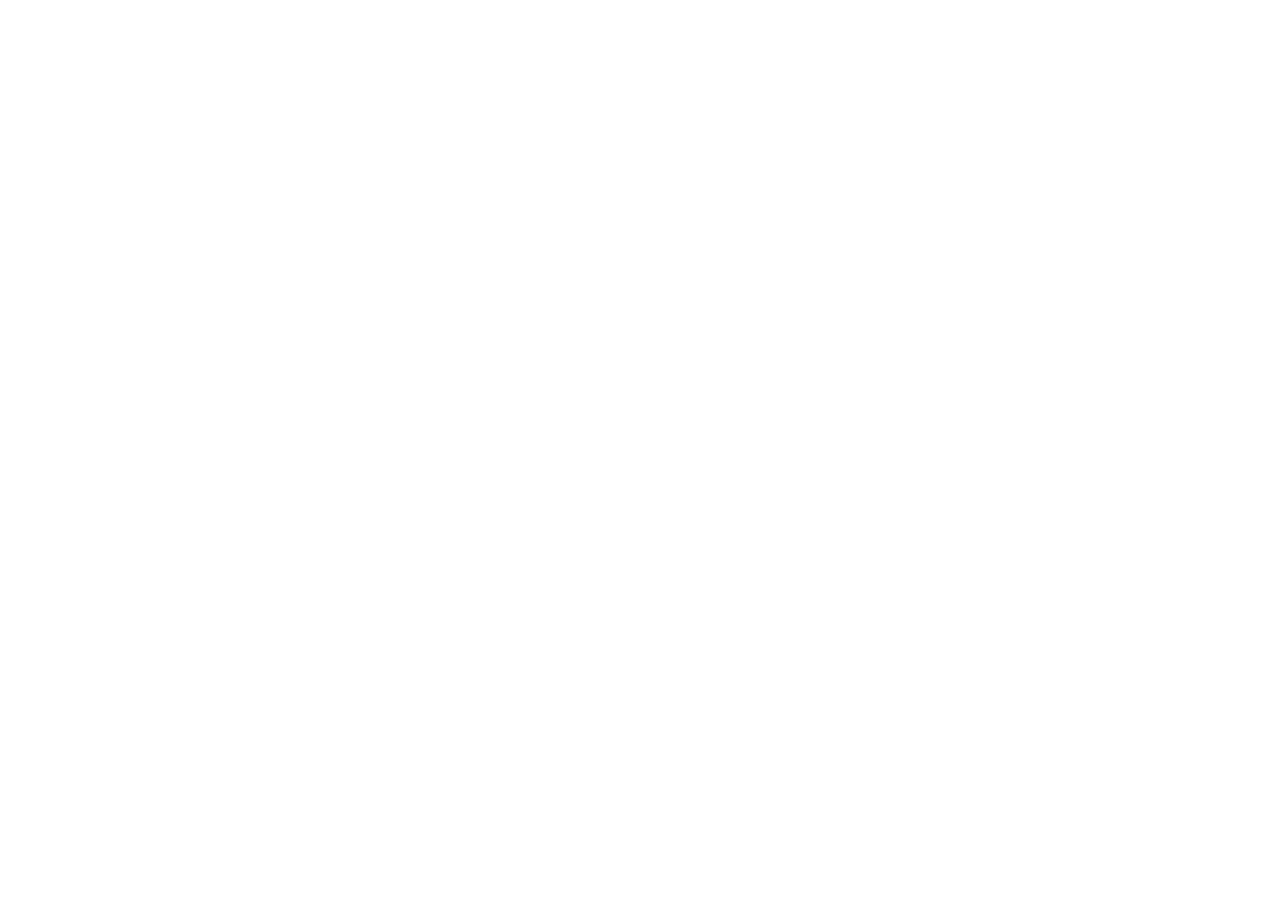
==== index.html @ c02dae54 "feat: initialize project for digital surprise Set up React, TypeScript, and Tailwind CSS structure f" ====
<!doctype html>
<html lang="en">
  <head>
    <meta charset="UTF-8" />
    <meta name="viewport" content="width=device-width, initial-scale=1.0, maximum-scale=1.0, user-scalable=no" />
    <title>Something I Made For Disha 👀</title>
    <meta name="description" content="A secret digital surprise created especially for Disha Verma. Completely unnecessary, but 100% worth it." />
    <meta property="og:title" content="Something I Made For Disha 👀" />
    <meta property="og:description" content="A secret digital surprise created especially for Disha Verma. Completely unnecessary, but 100% worth it." />
    <meta property="og:type" content="website" />
    <meta name="twitter:card" content="summary_large_image" />
    <meta name="theme-color" content="#0f172a" />
    <link rel="icon" href="data:image/svg+xml,<svg xmlns=%22http://www.w3.org/2000/svg%22 viewBox=%220 0 100 100%22><text y=%22.9em%22 font-size=%2290%22>🎁</text></svg>" />
    <link rel="preconnect" href="https://fonts.googleapis.com">
    <link rel="preconnect" href="https://fonts.gstatic.com" crossorigin>
    <link href="https://fonts.googleapis.com/css2?family=Outfit:wght@300;400;500;600;700;800;900&family=Plus+Jakarta+Sans:wght@400;500;600;700&display=swap" rel="stylesheet">
  </head>
  <body class="bg-slate-950 text-slate-100 antialiased selection:bg-amber-400 selection:text-slate-950 overflow-x-hidden min-h-screen">
    <div id="root"></div>
    <script type="module" src="/src/main.tsx"></script>
  </body>
</html>
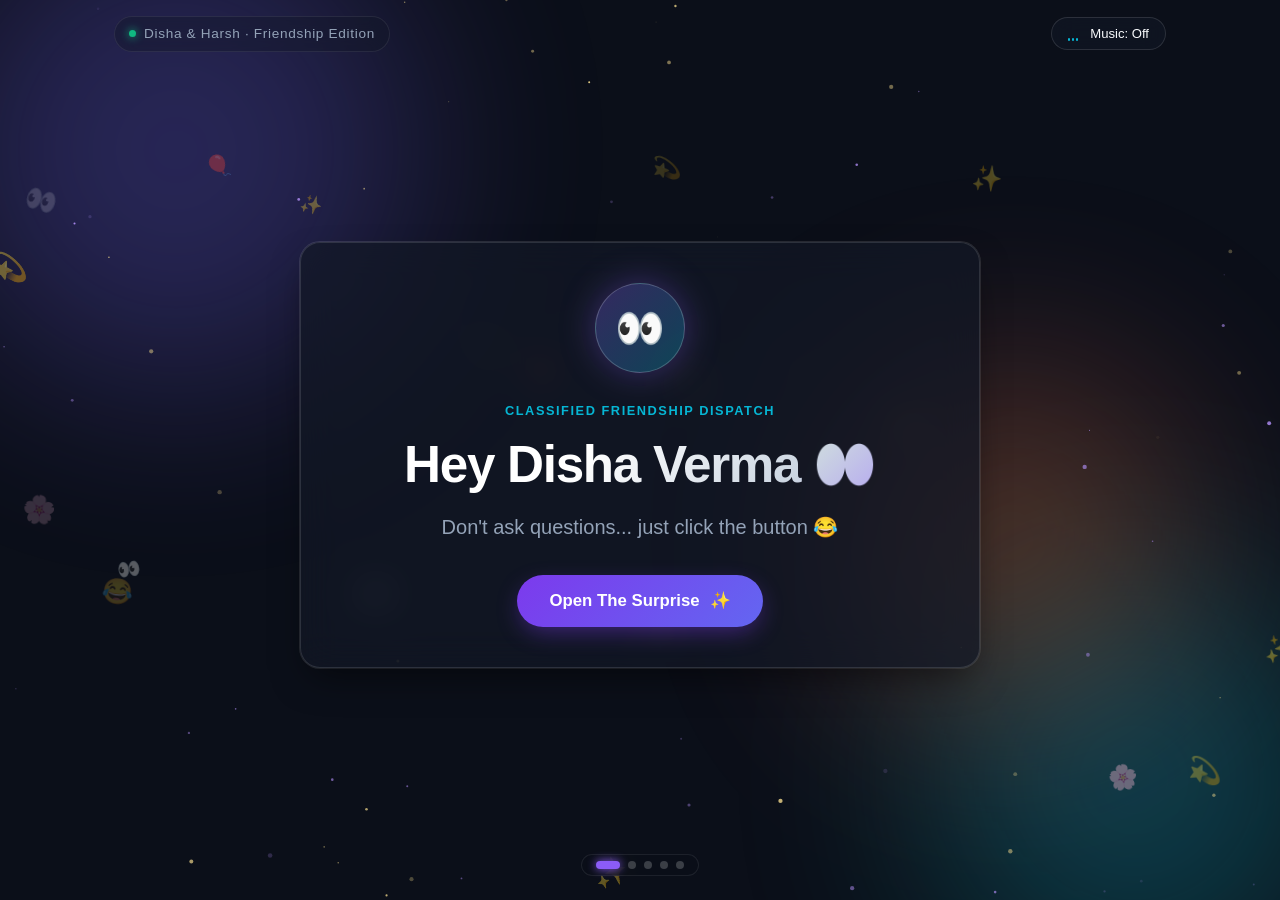
==== commit 05f867c2: "feat: complete Disha friendship surprise website" ====
--- a/index.html
+++ b/index.html
@@ -2,22 +2,296 @@
 <html lang="en">
   <head>
     <meta charset="UTF-8" />
-    <meta name="viewport" content="width=device-width, initial-scale=1.0, maximum-scale=1.0, user-scalable=no" />
-    <title>Something I Made For Disha 👀</title>
-    <meta name="description" content="A secret digital surprise created especially for Disha Verma. Completely unnecessary, but 100% worth it." />
-    <meta property="og:title" content="Something I Made For Disha 👀" />
-    <meta property="og:description" content="A secret digital surprise created especially for Disha Verma. Completely unnecessary, but 100% worth it." />
+    <meta name="viewport" content="width=device-width, initial-scale=1.0" />
+    <title>BestFriends - Disha Verma Surprise</title>
+    <meta name="description" content="A fun, friendly, and wholesome surprise website for Disha Verma." />
+    <meta property="og:title" content="BestFriends - Disha Verma Surprise" />
+    <meta property="og:description" content="A fun, friendly, and wholesome surprise website for Disha Verma." />
     <meta property="og:type" content="website" />
     <meta name="twitter:card" content="summary_large_image" />
-    <meta name="theme-color" content="#0f172a" />
-    <link rel="icon" href="data:image/svg+xml,<svg xmlns=%22http://www.w3.org/2000/svg%22 viewBox=%220 0 100 100%22><text y=%22.9em%22 font-size=%2290%22>🎁</text></svg>" />
-    <link rel="preconnect" href="https://fonts.googleapis.com">
-    <link rel="preconnect" href="https://fonts.gstatic.com" crossorigin>
-    <link href="https://fonts.googleapis.com/css2?family=Outfit:wght@300;400;500;600;700;800;900&family=Plus+Jakarta+Sans:wght@400;500;600;700&display=swap" rel="stylesheet">
+
+    <!-- Pure Relative Path to Stylesheet (Zero absolute slashes) -->
+    <link rel="stylesheet" href="./style.css" />
   </head>
-  <body class="bg-slate-950 text-slate-100 antialiased selection:bg-amber-400 selection:text-slate-950 overflow-x-hidden min-h-screen">
-    <div id="root"></div>
-    <script type="module" src="/src/main.tsx"></script>
+  <body>
+    <!-- Ambient Aurora Gradient Blurs -->
+    <div class="aurora-layer" aria-hidden="true">
+      <div class="aurora-blob aurora-1"></div>
+      <div class="aurora-blob aurora-2"></div>
+      <div class="aurora-blob aurora-3"></div>
+    </div>
+
+    <!-- Background Canvas for Interactive Floating Stars & Particles -->
+    <canvas id="bg-canvas" aria-hidden="true"></canvas>
+
+    <!-- Confetti Explosion Canvas -->
+    <canvas id="confetti-canvas" aria-hidden="true"></canvas>
+
+    <!-- Background Audio Element (Relative path to ./music.mp3, never autoplays) -->
+    <audio id="bg-music" preload="none" src="./music.mp3"></audio>
+
+    <!-- Header Navigation & Ambient Music Toggle -->
+    <header class="app-header">
+      <div class="brand-tag">
+        <span class="brand-dot"></span>
+        <span>Disha &amp; Harsh · Friendship Edition</span>
+      </div>
+
+      <button id="music-toggle" class="music-toggle" type="button" title="Toggle Chill Background Music">
+        <div class="music-bars" aria-hidden="true">
+          <span class="music-bar"></span>
+          <span class="music-bar"></span>
+          <span class="music-bar"></span>
+        </div>
+        <span id="music-label">Music: Off</span>
+      </button>
+    </header>
+
+    <!-- Bottom Progress Dots -->
+    <nav class="step-tracker" aria-label="Surprise progress">
+      <span class="step-pip active" title="Step 1"></span>
+      <span class="step-pip" title="Step 2"></span>
+      <span class="step-pip" title="Step 3"></span>
+      <span class="step-pip" title="Step 4"></span>
+      <span class="step-pip" title="Step 5"></span>
+    </nav>
+
+    <!-- Main Screens Container -->
+    <main class="main-wrapper">
+      <!-- ==========================================
+           SCREEN 1: MYSTERY INTRO
+           ========================================== -->
+      <section id="screen-1" class="screen active" aria-labelledby="screen-1-heading">
+        <div class="glass-panel">
+          <div class="mystery-orb" aria-hidden="true">👀</div>
+          <span class="hero-tag">Classified Friendship Dispatch</span>
+          <h1 id="screen-1-heading" class="main-title">Hey Disha Verma 👀</h1>
+          <p class="sub-title">Don't ask questions... just click the button 😂</p>
+
+          <div>
+            <button id="btn-screen-1-next" class="btn-primary" type="button">
+              <span>Open The Surprise</span>
+              <span>✨</span>
+            </button>
+          </div>
+        </div>
+      </section>
+
+      <!-- ==========================================
+           SCREEN 2: FUNNY WARNING NOTICE
+           ========================================== -->
+      <section id="screen-2" class="screen" aria-labelledby="screen-2-heading">
+        <div class="glass-panel">
+          <span class="hero-tag">Legal Disclaimer · Zero Refunds</span>
+          <h2 id="screen-2-heading" class="main-title">⚠️ IMPORTANT NOTICE ⚠️</h2>
+
+          <div class="notice-card">
+            <div class="notice-line">
+              You have entered a highly unnecessary website.
+            </div>
+            <div class="notice-line">
+              Was it necessary to make this?
+            </div>
+            <div class="notice-line accent">
+              No.
+            </div>
+            <div class="notice-line">
+              Did I make it anyway?
+            </div>
+            <div class="notice-line accent">
+              Absolutely. 😂
+            </div>
+            <div class="notice-line punchline">
+              Because you're my friend.
+            </div>
+          </div>
+
+          <div>
+            <button id="btn-screen-2-next" class="btn-primary" type="button">
+              <span>Okay... Continue</span>
+              <span>👀</span>
+            </button>
+          </div>
+        </div>
+      </section>
+
+      <!-- ==========================================
+           SCREEN 3: FRIENDSHIP CARDS
+           ========================================== -->
+      <section id="screen-3" class="screen" aria-labelledby="screen-3-heading">
+        <div class="glass-panel">
+          <span class="hero-tag">Exhibit A through D</span>
+          <h2 id="screen-3-heading" class="main-title">Friendship Files 📁</h2>
+          <p class="sub-title">Tap on each card to unlock the verified friendship archives</p>
+
+          <div class="cards-grid">
+            <!-- Card 1 -->
+            <article class="f-card" data-card="1" tabindex="0" role="button" aria-expanded="false">
+              <div class="f-card-header">
+                <h3 class="f-card-title">Random Conversations 😂</h3>
+                <span class="f-card-indicator">Tap to read</span>
+              </div>
+              <p class="f-card-body">
+                Some conversations make absolutely no sense... and somehow those are the funniest ones.
+              </p>
+            </article>
+
+            <!-- Card 2 -->
+            <article class="f-card" data-card="2" tabindex="0" role="button" aria-expanded="false">
+              <div class="f-card-header">
+                <h3 class="f-card-title">Good Friend Energy ✨</h3>
+                <span class="f-card-indicator">Tap to read</span>
+              </div>
+              <p class="f-card-body">
+                Some people make normal days a little more fun. You're one of those people.
+              </p>
+            </article>
+
+            <!-- Card 3 -->
+            <article class="f-card" data-card="3" tabindex="0" role="button" aria-expanded="false">
+              <div class="f-card-header">
+                <h3 class="f-card-title">Certified Chaos 😂</h3>
+                <span class="f-card-indicator">Tap to read</span>
+              </div>
+              <p class="f-card-body">
+                Every friendship needs at least one person responsible for unnecessary chaos.
+              </p>
+            </article>
+
+            <!-- Card 4 -->
+            <article class="f-card" data-card="4" tabindex="0" role="button" aria-expanded="false">
+              <div class="f-card-header">
+                <h3 class="f-card-title">Secret Message 🔐</h3>
+                <span class="f-card-indicator">Tap to read</span>
+              </div>
+              <p class="f-card-body">
+                Okay, this website is getting unnecessarily wholesome now.
+              </p>
+            </article>
+          </div>
+
+          <p id="cards-counter-text" class="cards-counter">Cards Explored: 0 / 4</p>
+
+          <div>
+            <button id="btn-to-quiz" class="btn-secondary" type="button">
+              <span>Next: Friendship Quiz</span>
+              <span>📝</span>
+            </button>
+          </div>
+        </div>
+      </section>
+
+      <!-- ==========================================
+           SCREEN 4: MINI FRIENDSHIP QUIZ
+           ========================================== -->
+      <section id="screen-4" class="screen" aria-labelledby="screen-4-heading">
+        <div class="glass-panel">
+          <div id="quiz-active-section" class="quiz-box">
+            <span class="hero-tag">A Highly Scientific Assessment</span>
+            <p id="quiz-progress" class="quiz-progress-text">QUESTION 1 OF 3</p>
+            <h2 id="quiz-question" class="quiz-question-title">
+              Loading question...
+            </h2>
+
+            <div id="quiz-options" class="quiz-options">
+              <!-- Rendered dynamically by script.js -->
+            </div>
+
+            <p id="quiz-reaction" class="quiz-reaction-badge" aria-live="polite"></p>
+          </div>
+
+          <!-- Quiz Conclusion Card (Hidden until finished) -->
+          <div id="quiz-result-section" class="quiz-result-card">
+            <div class="quiz-trophy" aria-hidden="true">🏆</div>
+            <p class="conclusion-label">Scientific Conclusion:</p>
+            <h2 class="conclusion-text">You're officially a certified awesome friend. 🏆😂</h2>
+            <div>
+              <button id="btn-to-gift" class="btn-primary" type="button">
+                <span>Proceed To The Grand Finale</span>
+                <span>🎁</span>
+              </button>
+            </div>
+          </div>
+        </div>
+      </section>
+
+      <!-- ==========================================
+           SCREEN 5: GIFT REVEAL & FINAL MESSAGE
+           ========================================== -->
+      <section id="screen-5" class="screen" aria-labelledby="screen-5-heading">
+        <div class="glass-panel">
+          <!-- Step 5A: Closed Gift -->
+          <div id="gift-intro-section">
+            <span class="hero-tag">The Final Chapter</span>
+            <h2 id="screen-5-heading" class="main-title">Okay Disha...</h2>
+            <p class="sub-title">There's actually one more thing.</p>
+
+            <!-- 3D Gift Box -->
+            <div class="gift-stage">
+              <div id="gift-box" class="gift-box" role="button" tabindex="0" title="Click to open the gift!">
+                <div class="gift-lid">
+                  <div class="gift-bow"></div>
+                </div>
+                <div class="gift-body">
+                  <div class="ribbon-v"></div>
+                  <div class="ribbon-h"></div>
+                </div>
+              </div>
+            </div>
+
+            <div>
+              <button id="btn-open-gift" class="btn-primary" type="button">
+                <span>Open It</span>
+                <span>🎁</span>
+              </button>
+            </div>
+          </div>
+
+          <!-- Step 5B: Opened Gift & Heartfelt Wholesome Letter -->
+          <article id="final-letter-section" class="final-letter" aria-label="Friendship Letter">
+            <h3 class="letter-salutation">
+              <span>Disha Verma</span>
+              <span>🌸</span>
+            </h3>
+
+            <div class="letter-content">
+This whole website was completely unnecessary...
+
+but I made it anyway. 😂
+
+Just wanted to remind you that you're genuinely a great friend.
+
+Thanks for the random conversations,
+the laughs,
+the chaos,
+and all the little moments that make friendship fun.
+
+I hope this tiny surprise made you smile. ✨
+
+Stay happy.
+Stay awesome.
+And keep being you. 😎
+            </div>
+
+            <p class="letter-closing">— Your Friend</p>
+
+            <div class="accomplished-banner">
+              <p class="accomplished-title">MISSION ACCOMPLISHED! 🎉</p>
+              <p class="accomplished-sub">Now you can't say I never did anything for you. 😂</p>
+            </div>
+
+            <div style="text-align: center; margin-top: 24px;">
+              <button id="btn-replay" class="btn-secondary" type="button">
+                <span>Replay Surprise</span>
+                <span>🔄</span>
+              </button>
+            </div>
+          </article>
+        </div>
+      </section>
+    </main>
+
+    <!-- Pure Relative Path to JavaScript File (Zero absolute slashes) -->
+    <script src="./script.js"></script>
   </body>
 </html>
-
--- a/style.css
+++ b/style.css
@@ -0,0 +1,866 @@
+/* ==========================================================================
+   Disha Verma Friendship Surprise Website - Stylesheet
+   Crafted with pure modern CSS, glassmorphism, responsive mobile & desktop
+   ========================================================================== */
+
+:root {
+  --bg-deep: #0b0f19;
+  --bg-card: rgba(18, 24, 38, 0.72);
+  --bg-card-hover: rgba(28, 36, 56, 0.85);
+  --border-glass: rgba(255, 255, 255, 0.12);
+  --border-glow: rgba(139, 92, 246, 0.45);
+  --accent-purple: #8b5cf6;
+  --accent-amber: #f59e0b;
+  --accent-cyan: #06b6d4;
+  --accent-emerald: #10b981;
+  --accent-rose: #f43f5e;
+  --text-main: #f8fafc;
+  --text-muted: #94a3b8;
+  --text-dim: #64748b;
+  --radius-sm: 8px;
+  --radius-md: 14px;
+  --radius-lg: 20px;
+  --radius-full: 9999px;
+  --shadow-glow: 0 0 25px rgba(139, 92, 246, 0.25);
+  --shadow-glass: 0 16px 36px -10px rgba(0, 0, 0, 0.55), 0 0 0 1px var(--border-glass);
+  --font-family: -apple-system, BlinkMacSystemFont, "Segoe UI", Roboto, "Helvetica Neue", Arial, sans-serif;
+  --transition-smooth: all 0.35s cubic-bezier(0.16, 1, 0.3, 1);
+}
+
+*, *::before, *::after {
+  box-sizing: border-box;
+  margin: 0;
+  padding: 0;
+}
+
+html, body {
+  width: 100%;
+  height: 100%;
+  min-height: 100vh;
+  background-color: var(--bg-deep);
+  color: var(--text-main);
+  font-family: var(--font-family);
+  line-height: 1.6;
+  overflow-x: hidden;
+  -webkit-font-smoothing: antialiased;
+  -moz-osx-font-smoothing: grayscale;
+}
+
+/* Background Canvas Layer */
+#bg-canvas, #confetti-canvas {
+  position: fixed;
+  top: 0;
+  left: 0;
+  width: 100%;
+  height: 100%;
+  pointer-events: none;
+}
+
+#bg-canvas {
+  z-index: 1;
+}
+
+#confetti-canvas {
+  z-index: 999;
+}
+
+/* Background Ambient Aurora Blurs */
+.aurora-layer {
+  position: fixed;
+  inset: 0;
+  z-index: 0;
+  pointer-events: none;
+  overflow: hidden;
+}
+
+.aurora-blob {
+  position: absolute;
+  border-radius: 50%;
+  filter: blur(100px);
+  opacity: 0.28;
+  animation: floatOrb 18s ease-in-out infinite alternate;
+}
+
+.aurora-1 {
+  width: 480px;
+  height: 480px;
+  background: radial-gradient(circle, #6366f1, #8b5cf6);
+  top: -10%;
+  left: -5%;
+}
+
+.aurora-2 {
+  width: 420px;
+  height: 420px;
+  background: radial-gradient(circle, #0ea5e9, #10b981);
+  bottom: -10%;
+  right: -5%;
+  animation-delay: -5s;
+  animation-duration: 22s;
+}
+
+.aurora-3 {
+  width: 360px;
+  height: 360px;
+  background: radial-gradient(circle, #f59e0b, #ec4899);
+  top: 40%;
+  left: 65%;
+  animation-delay: -10s;
+  animation-duration: 16s;
+}
+
+@keyframes floatOrb {
+  0% { transform: translate(0, 0) scale(1); }
+  50% { transform: translate(40px, 30px) scale(1.12); }
+  100% { transform: translate(-30px, 50px) scale(0.95); }
+}
+
+/* App Header & Controls */
+.app-header {
+  position: fixed;
+  top: 0;
+  left: 0;
+  right: 0;
+  z-index: 50;
+  display: flex;
+  align-items: center;
+  justify-content: space-between;
+  padding: 16px 24px;
+  max-width: 1100px;
+  margin: 0 auto;
+  pointer-events: none;
+}
+
+.app-header > * {
+  pointer-events: auto;
+}
+
+.brand-tag {
+  font-size: 0.85rem;
+  letter-spacing: 0.05em;
+  color: var(--text-muted);
+  font-weight: 500;
+  display: flex;
+  align-items: center;
+  gap: 8px;
+  backdrop-filter: blur(10px);
+  background: rgba(18, 24, 38, 0.4);
+  padding: 6px 14px;
+  border-radius: var(--radius-full);
+  border: 1px solid rgba(255, 255, 255, 0.08);
+}
+
+.brand-dot {
+  width: 7px;
+  height: 7px;
+  border-radius: 50%;
+  background-color: var(--accent-emerald);
+  box-shadow: 0 0 8px var(--accent-emerald);
+}
+
+/* Music Control Button */
+.music-toggle {
+  display: flex;
+  align-items: center;
+  gap: 8px;
+  background: rgba(18, 24, 38, 0.65);
+  backdrop-filter: blur(12px);
+  border: 1px solid var(--border-glass);
+  color: var(--text-main);
+  padding: 8px 16px;
+  border-radius: var(--radius-full);
+  font-size: 0.82rem;
+  font-weight: 500;
+  cursor: pointer;
+  transition: var(--transition-smooth);
+}
+
+.music-toggle:hover {
+  background: var(--bg-card-hover);
+  border-color: var(--accent-purple);
+  box-shadow: 0 0 15px rgba(139, 92, 246, 0.25);
+  transform: translateY(-1px);
+}
+
+.music-bars {
+  display: flex;
+  align-items: flex-end;
+  gap: 2px;
+  height: 14px;
+  width: 14px;
+}
+
+.music-bar {
+  width: 2px;
+  background-color: var(--accent-cyan);
+  border-radius: 1px;
+  height: 3px;
+  transition: height 0.2s ease;
+}
+
+.music-toggle.playing .music-bar:nth-child(1) {
+  animation: barBounce 1s ease-in-out infinite;
+}
+.music-toggle.playing .music-bar:nth-child(2) {
+  animation: barBounce 1.2s ease-in-out infinite 0.2s;
+}
+.music-toggle.playing .music-bar:nth-child(3) {
+  animation: barBounce 0.8s ease-in-out infinite 0.4s;
+}
+
+@keyframes barBounce {
+  0%, 100% { height: 3px; }
+  50% { height: 14px; }
+}
+
+/* Progress Step Indicator */
+.step-tracker {
+  position: fixed;
+  bottom: 24px;
+  left: 50%;
+  transform: translateX(-50%);
+  z-index: 50;
+  display: flex;
+  align-items: center;
+  gap: 8px;
+  background: rgba(11, 15, 25, 0.7);
+  backdrop-filter: blur(12px);
+  padding: 6px 14px;
+  border-radius: var(--radius-full);
+  border: 1px solid rgba(255, 255, 255, 0.08);
+}
+
+.step-pip {
+  width: 8px;
+  height: 8px;
+  border-radius: 50%;
+  background: rgba(255, 255, 255, 0.2);
+  transition: var(--transition-smooth);
+}
+
+.step-pip.active {
+  width: 24px;
+  border-radius: 4px;
+  background: var(--accent-purple);
+  box-shadow: 0 0 10px var(--accent-purple);
+}
+
+.step-pip.completed {
+  background: var(--accent-emerald);
+}
+
+/* Main Container */
+.main-wrapper {
+  position: relative;
+  z-index: 10;
+  width: 100%;
+  min-height: 100vh;
+  display: flex;
+  align-items: center;
+  justify-content: center;
+  padding: 80px 20px 70px;
+}
+
+/* Screens - View Transition */
+.screen {
+  display: none;
+  flex-direction: column;
+  align-items: center;
+  justify-content: center;
+  width: 100%;
+  max-width: 680px;
+  text-align: center;
+  opacity: 0;
+  transform: translateY(16px) scale(0.98);
+  transition: opacity 0.45s cubic-bezier(0.16, 1, 0.3, 1), transform 0.45s cubic-bezier(0.16, 1, 0.3, 1);
+}
+
+.screen.active {
+  display: flex;
+  opacity: 1;
+  transform: translateY(0) scale(1);
+}
+
+/* Glass Card Container */
+.glass-panel {
+  background: var(--bg-card);
+  backdrop-filter: blur(18px);
+  -webkit-backdrop-filter: blur(18px);
+  border: 1px solid var(--border-glass);
+  border-radius: var(--radius-lg);
+  padding: 40px 32px;
+  box-shadow: var(--shadow-glass);
+  width: 100%;
+  position: relative;
+}
+
+@media (max-width: 600px) {
+  .glass-panel {
+    padding: 28px 20px;
+  }
+}
+
+/* Typography & Headlines */
+.hero-tag {
+  display: inline-block;
+  font-size: 0.8rem;
+  font-weight: 600;
+  text-transform: uppercase;
+  letter-spacing: 0.12em;
+  color: var(--accent-cyan);
+  margin-bottom: 14px;
+}
+
+.main-title {
+  font-size: clamp(2rem, 5.5vw, 3.2rem);
+  font-weight: 800;
+  letter-spacing: -0.025em;
+  line-height: 1.15;
+  margin-bottom: 16px;
+  background: linear-gradient(135deg, #ffffff 40%, #cbd5e1 75%, #a78bfa 100%);
+  -webkit-background-clip: text;
+  -webkit-text-fill-color: transparent;
+}
+
+.sub-title {
+  font-size: clamp(1rem, 2.5vw, 1.25rem);
+  color: var(--text-muted);
+  margin-bottom: 32px;
+  max-width: 500px;
+  margin-left: auto;
+  margin-right: auto;
+  text-wrap: balance;
+}
+
+/* Buttons */
+.btn-primary {
+  display: inline-flex;
+  align-items: center;
+  justify-content: center;
+  gap: 10px;
+  padding: 14px 32px;
+  min-height: 52px;
+  font-size: 1.05rem;
+  font-weight: 600;
+  color: #ffffff;
+  background: linear-gradient(135deg, #7c3aed 0%, #6366f1 100%);
+  border: none;
+  border-radius: var(--radius-full);
+  cursor: pointer;
+  box-shadow: 0 8px 24px -4px rgba(124, 58, 237, 0.45);
+  transition: var(--transition-smooth);
+  user-select: none;
+  -webkit-tap-highlight-color: transparent;
+}
+
+.btn-primary:hover {
+  transform: translateY(-2px) scale(1.02);
+  box-shadow: 0 12px 30px -4px rgba(124, 58, 237, 0.6);
+  filter: brightness(1.1);
+}
+
+.btn-primary:active {
+  transform: translateY(1px) scale(0.98);
+}
+
+.btn-secondary {
+  display: inline-flex;
+  align-items: center;
+  justify-content: center;
+  gap: 8px;
+  padding: 12px 26px;
+  min-height: 48px;
+  font-size: 0.95rem;
+  font-weight: 500;
+  color: var(--text-main);
+  background: rgba(255, 255, 255, 0.08);
+  border: 1px solid var(--border-glass);
+  border-radius: var(--radius-full);
+  cursor: pointer;
+  transition: var(--transition-smooth);
+}
+
+.btn-secondary:hover {
+  background: rgba(255, 255, 255, 0.14);
+  border-color: rgba(255, 255, 255, 0.25);
+  transform: translateY(-1px);
+}
+
+/* Screen 1: Mystery Floating Mascot */
+.mystery-orb {
+  width: 90px;
+  height: 90px;
+  margin: 0 auto 24px;
+  border-radius: 50%;
+  background: linear-gradient(135deg, rgba(139, 92, 246, 0.3), rgba(6, 182, 212, 0.3));
+  border: 1px solid rgba(255, 255, 255, 0.2);
+  display: flex;
+  align-items: center;
+  justify-content: center;
+  font-size: 2.5rem;
+  box-shadow: 0 0 35px rgba(139, 92, 246, 0.35);
+  animation: pulseGlow 3s ease-in-out infinite alternate;
+}
+
+@keyframes pulseGlow {
+  0% { transform: scale(0.96) rotate(-2deg); box-shadow: 0 0 20px rgba(139, 92, 246, 0.2); }
+  100% { transform: scale(1.05) rotate(2deg); box-shadow: 0 0 40px rgba(139, 92, 246, 0.5); }
+}
+
+/* Screen 2: Notice Board Terminal/Chat */
+.notice-card {
+  text-align: left;
+  margin: 20px 0 30px;
+  display: flex;
+  flex-direction: column;
+  gap: 16px;
+}
+
+.notice-line {
+  padding: 14px 18px;
+  background: rgba(0, 0, 0, 0.35);
+  border-left: 3px solid var(--accent-amber);
+  border-radius: 0 var(--radius-sm) var(--radius-sm) 0;
+  font-size: 1.05rem;
+  opacity: 0;
+  transform: translateX(-10px);
+  animation: slideInLine 0.4s cubic-bezier(0.16, 1, 0.3, 1) forwards;
+}
+
+.notice-line.accent {
+  border-left-color: var(--accent-purple);
+  background: rgba(139, 92, 246, 0.12);
+  font-weight: 600;
+  color: #ffffff;
+}
+
+.notice-line.punchline {
+  border-left-color: var(--accent-emerald);
+  background: rgba(16, 185, 129, 0.12);
+  font-weight: 700;
+  color: #a7f3d0;
+  font-size: 1.15rem;
+}
+
+@keyframes slideInLine {
+  to {
+    opacity: 1;
+    transform: translateX(0);
+  }
+}
+
+/* Screen 3: Friendship Cards Grid */
+.cards-grid {
+  display: grid;
+  grid-template-columns: repeat(2, 1fr);
+  gap: 16px;
+  margin: 24px 0 28px;
+  width: 100%;
+}
+
+@media (max-width: 580px) {
+  .cards-grid {
+    grid-template-columns: 1fr;
+  }
+}
+
+.f-card {
+  background: rgba(255, 255, 255, 0.04);
+  border: 1px solid var(--border-glass);
+  border-radius: var(--radius-md);
+  padding: 22px 18px;
+  text-align: left;
+  cursor: pointer;
+  transition: var(--transition-smooth);
+  position: relative;
+  overflow: hidden;
+  user-select: none;
+}
+
+.f-card::before {
+  content: '';
+  position: absolute;
+  top: 0;
+  left: 0;
+  width: 100%;
+  height: 3px;
+  background: linear-gradient(90deg, var(--accent-purple), var(--accent-cyan));
+  opacity: 0;
+  transition: opacity 0.3s ease;
+}
+
+.f-card:hover {
+  transform: translateY(-4px);
+  background: rgba(255, 255, 255, 0.08);
+  border-color: rgba(255, 255, 255, 0.25);
+  box-shadow: 0 10px 25px rgba(0, 0, 0, 0.35);
+}
+
+.f-card.opened {
+  background: rgba(139, 92, 246, 0.09);
+  border-color: var(--border-glow);
+}
+
+.f-card.opened::before {
+  opacity: 1;
+}
+
+.f-card-header {
+  display: flex;
+  align-items: center;
+  justify-content: space-between;
+  margin-bottom: 12px;
+}
+
+.f-card-title {
+  font-size: 1.05rem;
+  font-weight: 700;
+  color: #ffffff;
+}
+
+.f-card-indicator {
+  font-size: 0.75rem;
+  font-weight: 600;
+  padding: 2px 8px;
+  border-radius: var(--radius-full);
+  background: rgba(255, 255, 255, 0.1);
+  color: var(--text-muted);
+  transition: var(--transition-smooth);
+}
+
+.f-card.opened .f-card-indicator {
+  background: rgba(16, 185, 129, 0.2);
+  color: var(--accent-emerald);
+}
+
+.f-card-body {
+  font-size: 0.95rem;
+  color: var(--text-muted);
+  line-height: 1.55;
+  transition: color 0.3s ease;
+}
+
+.f-card.opened .f-card-body {
+  color: #f1f5f9;
+}
+
+.cards-counter {
+  font-size: 0.88rem;
+  color: var(--text-dim);
+  margin-bottom: 20px;
+}
+
+/* Screen 4: Mini Friendship Quiz */
+.quiz-box {
+  width: 100%;
+  margin-top: 10px;
+}
+
+.quiz-progress-text {
+  font-size: 0.82rem;
+  font-weight: 600;
+  letter-spacing: 0.05em;
+  color: var(--accent-amber);
+  margin-bottom: 8px;
+}
+
+.quiz-question-title {
+  font-size: clamp(1.2rem, 3.2vw, 1.5rem);
+  font-weight: 700;
+  color: #ffffff;
+  margin-bottom: 24px;
+  min-height: 58px;
+  display: flex;
+  align-items: center;
+  justify-content: center;
+}
+
+.quiz-options {
+  display: flex;
+  flex-direction: column;
+  gap: 12px;
+  margin-bottom: 20px;
+}
+
+.quiz-opt-btn {
+  width: 100%;
+  padding: 16px 20px;
+  min-height: 54px;
+  background: rgba(255, 255, 255, 0.05);
+  border: 1px solid var(--border-glass);
+  border-radius: var(--radius-md);
+  color: var(--text-main);
+  font-size: 1rem;
+  font-weight: 500;
+  text-align: left;
+  cursor: pointer;
+  transition: var(--transition-smooth);
+  display: flex;
+  align-items: center;
+  justify-content: space-between;
+}
+
+.quiz-opt-btn:hover {
+  background: rgba(255, 255, 255, 0.1);
+  border-color: var(--accent-purple);
+  transform: translateX(4px);
+}
+
+.quiz-opt-btn.selected {
+  background: rgba(139, 92, 246, 0.2);
+  border-color: var(--accent-purple);
+  box-shadow: 0 0 15px rgba(139, 92, 246, 0.3);
+}
+
+.quiz-reaction-badge {
+  font-size: 0.9rem;
+  color: var(--accent-amber);
+  min-height: 24px;
+  margin-top: 10px;
+  font-weight: 500;
+}
+
+/* Quiz Finished Card */
+.quiz-result-card {
+  display: none;
+  animation: fadeIn 0.5s ease forwards;
+}
+
+.quiz-trophy {
+  font-size: 3.5rem;
+  margin-bottom: 12px;
+  animation: bounceTrophy 1.5s infinite alternate ease-in-out;
+}
+
+@keyframes bounceTrophy {
+  from { transform: translateY(0) rotate(-4deg); }
+  to { transform: translateY(-8px) rotate(4deg); }
+}
+
+.conclusion-label {
+  font-size: 0.95rem;
+  text-transform: uppercase;
+  letter-spacing: 0.1em;
+  color: var(--accent-cyan);
+  margin-bottom: 8px;
+}
+
+.conclusion-text {
+  font-size: clamp(1.4rem, 3.5vw, 1.8rem);
+  font-weight: 800;
+  color: #ffffff;
+  margin-bottom: 28px;
+}
+
+/* Screen 5: 3D Animated Gift Box */
+.gift-stage {
+  margin: 30px auto 40px;
+  perspective: 800px;
+  width: 140px;
+  height: 140px;
+  position: relative;
+}
+
+.gift-box {
+  width: 120px;
+  height: 120px;
+  position: relative;
+  margin: 0 auto;
+  cursor: pointer;
+  transition: transform 0.3s ease;
+  animation: giftHover 2.6s ease-in-out infinite;
+}
+
+.gift-box:hover {
+  transform: scale(1.08);
+}
+
+@keyframes giftHover {
+  0%, 100% { transform: translateY(0); }
+  50% { transform: translateY(-10px); }
+}
+
+/* Gift Lid */
+.gift-lid {
+  position: absolute;
+  top: -12px;
+  left: -8px;
+  width: 136px;
+  height: 36px;
+  background: linear-gradient(135deg, #ec4899, #8b5cf6);
+  border-radius: 6px;
+  box-shadow: 0 4px 14px rgba(0, 0, 0, 0.4);
+  z-index: 5;
+  transition: transform 0.6s cubic-bezier(0.16, 1, 0.3, 1), opacity 0.4s ease;
+}
+
+/* Gift Bow */
+.gift-bow {
+  position: absolute;
+  top: -20px;
+  left: 50%;
+  transform: translateX(-50%);
+  width: 44px;
+  height: 24px;
+  z-index: 6;
+}
+
+.gift-bow::before, .gift-bow::after {
+  content: '';
+  position: absolute;
+  width: 22px;
+  height: 18px;
+  background: var(--accent-amber);
+  border-radius: 50% 50% 10% 50%;
+  box-shadow: 0 2px 6px rgba(0, 0, 0, 0.3);
+}
+
+.gift-bow::before {
+  left: 2px;
+  transform: rotate(-25deg);
+}
+
+.gift-bow::after {
+  right: 2px;
+  transform: rotate(25deg) scaleX(-1);
+}
+
+/* Gift Body */
+.gift-body {
+  position: absolute;
+  bottom: 0;
+  left: 0;
+  width: 120px;
+  height: 100px;
+  background: linear-gradient(135deg, #7c3aed, #4f46e5);
+  border-radius: 4px 4px 10px 10px;
+  box-shadow: 0 15px 30px rgba(0, 0, 0, 0.5), inset 0 0 15px rgba(255, 255, 255, 0.15);
+  overflow: hidden;
+}
+
+/* Ribbons */
+.ribbon-v {
+  position: absolute;
+  top: 0;
+  left: 50%;
+  transform: translateX(-50%);
+  width: 24px;
+  height: 100%;
+  background: linear-gradient(180deg, #f59e0b, #d97706);
+  box-shadow: 0 0 8px rgba(245, 158, 11, 0.4);
+}
+
+.ribbon-h {
+  position: absolute;
+  top: 50%;
+  left: 0;
+  transform: translateY(-50%);
+  width: 100%;
+  height: 24px;
+  background: linear-gradient(90deg, #f59e0b, #d97706);
+  box-shadow: 0 0 8px rgba(245, 158, 11, 0.4);
+}
+
+/* Opening Animation */
+.gift-box.opened .gift-lid {
+  transform: translateY(-70px) rotate(-22deg) scale(0.9);
+  opacity: 0;
+}
+
+.gift-box.opened {
+  animation: giftPop 0.8s forwards ease;
+}
+
+@keyframes giftPop {
+  0% { transform: scale(1); }
+  35% { transform: scale(1.2) rotate(4deg); }
+  70% { transform: scale(0.95); }
+  100% { transform: scale(1); }
+}
+
+/* Final Reveal Screen */
+.final-letter {
+  display: none;
+  background: rgba(15, 20, 32, 0.85);
+  border: 1px solid rgba(255, 255, 255, 0.18);
+  border-radius: var(--radius-lg);
+  padding: 36px 30px;
+  text-align: left;
+  margin-top: 15px;
+  position: relative;
+  box-shadow: 0 20px 45px rgba(0, 0, 0, 0.6), 0 0 40px rgba(139, 92, 246, 0.15);
+  animation: revealLetter 0.7s cubic-bezier(0.16, 1, 0.3, 1) forwards;
+}
+
+@keyframes revealLetter {
+  from {
+    opacity: 0;
+    transform: translateY(24px) scale(0.96);
+  }
+  to {
+    opacity: 1;
+    transform: translateY(0) scale(1);
+  }
+}
+
+.letter-salutation {
+  font-size: 1.5rem;
+  font-weight: 800;
+  color: #ffffff;
+  margin-bottom: 20px;
+  display: flex;
+  align-items: center;
+  gap: 8px;
+}
+
+.letter-content {
+  font-size: 1.05rem;
+  color: #e2e8f0;
+  line-height: 1.75;
+  white-space: pre-line;
+  margin-bottom: 26px;
+}
+
+.letter-closing {
+  font-size: 1.1rem;
+  font-weight: 700;
+  color: var(--accent-amber);
+  margin-top: 20px;
+}
+
+.accomplished-banner {
+  margin: 28px 0 24px;
+  padding: 16px 20px;
+  border-radius: var(--radius-md);
+  background: rgba(16, 185, 129, 0.12);
+  border: 1px solid rgba(16, 185, 129, 0.3);
+  text-align: center;
+}
+
+.accomplished-title {
+  font-size: 1.25rem;
+  font-weight: 800;
+  color: #34d399;
+  margin-bottom: 4px;
+}
+
+.accomplished-sub {
+  font-size: 0.95rem;
+  color: #a7f3d0;
+}
+
+/* Animations */
+@keyframes fadeIn {
+  from { opacity: 0; transform: translateY(10px); }
+  to { opacity: 1; transform: translateY(0); }
+}
+
+/* Accessibility & Reduced Motion */
+@media (prefers-reduced-motion: reduce) {
+  *, *::before, *::after {
+    animation-duration: 0.01ms !important;
+    animation-iteration-count: 1 !important;
+    transition-duration: 0.01ms !important;
+    scroll-behavior: auto !important;
+  }
+}
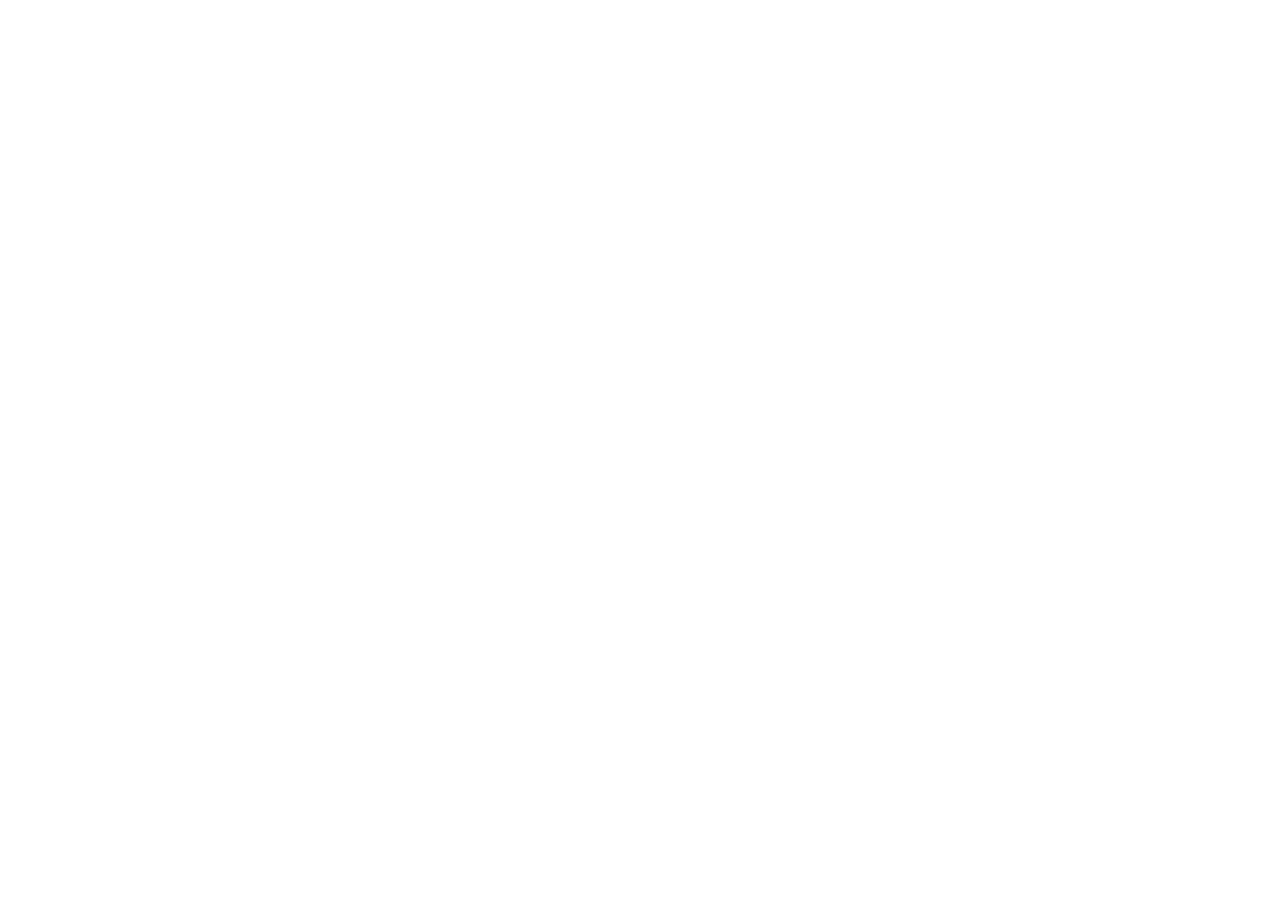
==== commit f762ea75: "merge: finalize Disha friendship surprise website" ====
--- a/index.html
+++ b/index.html
@@ -2,296 +2,22 @@
 <html lang="en">
   <head>
     <meta charset="UTF-8" />
-    <meta name="viewport" content="width=device-width, initial-scale=1.0" />
-    <title>BestFriends - Disha Verma Surprise</title>
-    <meta name="description" content="A fun, friendly, and wholesome surprise website for Disha Verma." />
-    <meta property="og:title" content="BestFriends - Disha Verma Surprise" />
-    <meta property="og:description" content="A fun, friendly, and wholesome surprise website for Disha Verma." />
+    <meta name="viewport" content="width=device-width, initial-scale=1.0, maximum-scale=1.0, user-scalable=no" />
+    <title>Something I Made For Disha 👀</title>
+    <meta name="description" content="A secret digital surprise created especially for Disha Verma. Completely unnecessary, but 100% worth it." />
+    <meta property="og:title" content="Something I Made For Disha 👀" />
+    <meta property="og:description" content="A secret digital surprise created especially for Disha Verma. Completely unnecessary, but 100% worth it." />
     <meta property="og:type" content="website" />
     <meta name="twitter:card" content="summary_large_image" />
-
-    <!-- Pure Relative Path to Stylesheet (Zero absolute slashes) -->
-    <link rel="stylesheet" href="./style.css" />
+    <meta name="theme-color" content="#0f172a" />
+    <link rel="icon" href="data:image/svg+xml,<svg xmlns=%22http://www.w3.org/2000/svg%22 viewBox=%220 0 100 100%22><text y=%22.9em%22 font-size=%2290%22>🎁</text></svg>" />
+    <link rel="preconnect" href="https://fonts.googleapis.com">
+    <link rel="preconnect" href="https://fonts.gstatic.com" crossorigin>
+    <link href="https://fonts.googleapis.com/css2?family=Outfit:wght@300;400;500;600;700;800;900&family=Plus+Jakarta+Sans:wght@400;500;600;700&display=swap" rel="stylesheet">
   </head>
-  <body>
-    <!-- Ambient Aurora Gradient Blurs -->
-    <div class="aurora-layer" aria-hidden="true">
-      <div class="aurora-blob aurora-1"></div>
-      <div class="aurora-blob aurora-2"></div>
-      <div class="aurora-blob aurora-3"></div>
-    </div>
-
-    <!-- Background Canvas for Interactive Floating Stars & Particles -->
-    <canvas id="bg-canvas" aria-hidden="true"></canvas>
-
-    <!-- Confetti Explosion Canvas -->
-    <canvas id="confetti-canvas" aria-hidden="true"></canvas>
-
-    <!-- Background Audio Element (Relative path to ./music.mp3, never autoplays) -->
-    <audio id="bg-music" preload="none" src="./music.mp3"></audio>
-
-    <!-- Header Navigation & Ambient Music Toggle -->
-    <header class="app-header">
-      <div class="brand-tag">
-        <span class="brand-dot"></span>
-        <span>Disha &amp; Harsh · Friendship Edition</span>
-      </div>
-
-      <button id="music-toggle" class="music-toggle" type="button" title="Toggle Chill Background Music">
-        <div class="music-bars" aria-hidden="true">
-          <span class="music-bar"></span>
-          <span class="music-bar"></span>
-          <span class="music-bar"></span>
-        </div>
-        <span id="music-label">Music: Off</span>
-      </button>
-    </header>
-
-    <!-- Bottom Progress Dots -->
-    <nav class="step-tracker" aria-label="Surprise progress">
-      <span class="step-pip active" title="Step 1"></span>
-      <span class="step-pip" title="Step 2"></span>
-      <span class="step-pip" title="Step 3"></span>
-      <span class="step-pip" title="Step 4"></span>
-      <span class="step-pip" title="Step 5"></span>
-    </nav>
-
-    <!-- Main Screens Container -->
-    <main class="main-wrapper">
-      <!-- ==========================================
-           SCREEN 1: MYSTERY INTRO
-           ========================================== -->
-      <section id="screen-1" class="screen active" aria-labelledby="screen-1-heading">
-        <div class="glass-panel">
-          <div class="mystery-orb" aria-hidden="true">👀</div>
-          <span class="hero-tag">Classified Friendship Dispatch</span>
-          <h1 id="screen-1-heading" class="main-title">Hey Disha Verma 👀</h1>
-          <p class="sub-title">Don't ask questions... just click the button 😂</p>
-
-          <div>
-            <button id="btn-screen-1-next" class="btn-primary" type="button">
-              <span>Open The Surprise</span>
-              <span>✨</span>
-            </button>
-          </div>
-        </div>
-      </section>
-
-      <!-- ==========================================
-           SCREEN 2: FUNNY WARNING NOTICE
-           ========================================== -->
-      <section id="screen-2" class="screen" aria-labelledby="screen-2-heading">
-        <div class="glass-panel">
-          <span class="hero-tag">Legal Disclaimer · Zero Refunds</span>
-          <h2 id="screen-2-heading" class="main-title">⚠️ IMPORTANT NOTICE ⚠️</h2>
-
-          <div class="notice-card">
-            <div class="notice-line">
-              You have entered a highly unnecessary website.
-            </div>
-            <div class="notice-line">
-              Was it necessary to make this?
-            </div>
-            <div class="notice-line accent">
-              No.
-            </div>
-            <div class="notice-line">
-              Did I make it anyway?
-            </div>
-            <div class="notice-line accent">
-              Absolutely. 😂
-            </div>
-            <div class="notice-line punchline">
-              Because you're my friend.
-            </div>
-          </div>
-
-          <div>
-            <button id="btn-screen-2-next" class="btn-primary" type="button">
-              <span>Okay... Continue</span>
-              <span>👀</span>
-            </button>
-          </div>
-        </div>
-      </section>
-
-      <!-- ==========================================
-           SCREEN 3: FRIENDSHIP CARDS
-           ========================================== -->
-      <section id="screen-3" class="screen" aria-labelledby="screen-3-heading">
-        <div class="glass-panel">
-          <span class="hero-tag">Exhibit A through D</span>
-          <h2 id="screen-3-heading" class="main-title">Friendship Files 📁</h2>
-          <p class="sub-title">Tap on each card to unlock the verified friendship archives</p>
-
-          <div class="cards-grid">
-            <!-- Card 1 -->
-            <article class="f-card" data-card="1" tabindex="0" role="button" aria-expanded="false">
-              <div class="f-card-header">
-                <h3 class="f-card-title">Random Conversations 😂</h3>
-                <span class="f-card-indicator">Tap to read</span>
-              </div>
-              <p class="f-card-body">
-                Some conversations make absolutely no sense... and somehow those are the funniest ones.
-              </p>
-            </article>
-
-            <!-- Card 2 -->
-            <article class="f-card" data-card="2" tabindex="0" role="button" aria-expanded="false">
-              <div class="f-card-header">
-                <h3 class="f-card-title">Good Friend Energy ✨</h3>
-                <span class="f-card-indicator">Tap to read</span>
-              </div>
-              <p class="f-card-body">
-                Some people make normal days a little more fun. You're one of those people.
-              </p>
-            </article>
-
-            <!-- Card 3 -->
-            <article class="f-card" data-card="3" tabindex="0" role="button" aria-expanded="false">
-              <div class="f-card-header">
-                <h3 class="f-card-title">Certified Chaos 😂</h3>
-                <span class="f-card-indicator">Tap to read</span>
-              </div>
-              <p class="f-card-body">
-                Every friendship needs at least one person responsible for unnecessary chaos.
-              </p>
-            </article>
-
-            <!-- Card 4 -->
-            <article class="f-card" data-card="4" tabindex="0" role="button" aria-expanded="false">
-              <div class="f-card-header">
-                <h3 class="f-card-title">Secret Message 🔐</h3>
-                <span class="f-card-indicator">Tap to read</span>
-              </div>
-              <p class="f-card-body">
-                Okay, this website is getting unnecessarily wholesome now.
-              </p>
-            </article>
-          </div>
-
-          <p id="cards-counter-text" class="cards-counter">Cards Explored: 0 / 4</p>
-
-          <div>
-            <button id="btn-to-quiz" class="btn-secondary" type="button">
-              <span>Next: Friendship Quiz</span>
-              <span>📝</span>
-            </button>
-          </div>
-        </div>
-      </section>
-
-      <!-- ==========================================
-           SCREEN 4: MINI FRIENDSHIP QUIZ
-           ========================================== -->
-      <section id="screen-4" class="screen" aria-labelledby="screen-4-heading">
-        <div class="glass-panel">
-          <div id="quiz-active-section" class="quiz-box">
-            <span class="hero-tag">A Highly Scientific Assessment</span>
-            <p id="quiz-progress" class="quiz-progress-text">QUESTION 1 OF 3</p>
-            <h2 id="quiz-question" class="quiz-question-title">
-              Loading question...
-            </h2>
-
-            <div id="quiz-options" class="quiz-options">
-              <!-- Rendered dynamically by script.js -->
-            </div>
-
-            <p id="quiz-reaction" class="quiz-reaction-badge" aria-live="polite"></p>
-          </div>
-
-          <!-- Quiz Conclusion Card (Hidden until finished) -->
-          <div id="quiz-result-section" class="quiz-result-card">
-            <div class="quiz-trophy" aria-hidden="true">🏆</div>
-            <p class="conclusion-label">Scientific Conclusion:</p>
-            <h2 class="conclusion-text">You're officially a certified awesome friend. 🏆😂</h2>
-            <div>
-              <button id="btn-to-gift" class="btn-primary" type="button">
-                <span>Proceed To The Grand Finale</span>
-                <span>🎁</span>
-              </button>
-            </div>
-          </div>
-        </div>
-      </section>
-
-      <!-- ==========================================
-           SCREEN 5: GIFT REVEAL & FINAL MESSAGE
-           ========================================== -->
-      <section id="screen-5" class="screen" aria-labelledby="screen-5-heading">
-        <div class="glass-panel">
-          <!-- Step 5A: Closed Gift -->
-          <div id="gift-intro-section">
-            <span class="hero-tag">The Final Chapter</span>
-            <h2 id="screen-5-heading" class="main-title">Okay Disha...</h2>
-            <p class="sub-title">There's actually one more thing.</p>
-
-            <!-- 3D Gift Box -->
-            <div class="gift-stage">
-              <div id="gift-box" class="gift-box" role="button" tabindex="0" title="Click to open the gift!">
-                <div class="gift-lid">
-                  <div class="gift-bow"></div>
-                </div>
-                <div class="gift-body">
-                  <div class="ribbon-v"></div>
-                  <div class="ribbon-h"></div>
-                </div>
-              </div>
-            </div>
-
-            <div>
-              <button id="btn-open-gift" class="btn-primary" type="button">
-                <span>Open It</span>
-                <span>🎁</span>
-              </button>
-            </div>
-          </div>
-
-          <!-- Step 5B: Opened Gift & Heartfelt Wholesome Letter -->
-          <article id="final-letter-section" class="final-letter" aria-label="Friendship Letter">
-            <h3 class="letter-salutation">
-              <span>Disha Verma</span>
-              <span>🌸</span>
-            </h3>
-
-            <div class="letter-content">
-This whole website was completely unnecessary...
-
-but I made it anyway. 😂
-
-Just wanted to remind you that you're genuinely a great friend.
-
-Thanks for the random conversations,
-the laughs,
-the chaos,
-and all the little moments that make friendship fun.
-
-I hope this tiny surprise made you smile. ✨
-
-Stay happy.
-Stay awesome.
-And keep being you. 😎
-            </div>
-
-            <p class="letter-closing">— Your Friend</p>
-
-            <div class="accomplished-banner">
-              <p class="accomplished-title">MISSION ACCOMPLISHED! 🎉</p>
-              <p class="accomplished-sub">Now you can't say I never did anything for you. 😂</p>
-            </div>
-
-            <div style="text-align: center; margin-top: 24px;">
-              <button id="btn-replay" class="btn-secondary" type="button">
-                <span>Replay Surprise</span>
-                <span>🔄</span>
-              </button>
-            </div>
-          </article>
-        </div>
-      </section>
-    </main>
-
-    <!-- Pure Relative Path to JavaScript File (Zero absolute slashes) -->
-    <script src="./script.js"></script>
+  <body class="bg-slate-950 text-slate-100 antialiased selection:bg-amber-400 selection:text-slate-950 overflow-x-hidden min-h-screen">
+    <div id="root"></div>
+    <script type="module" src="/src/main.tsx"></script>
   </body>
 </html>
+
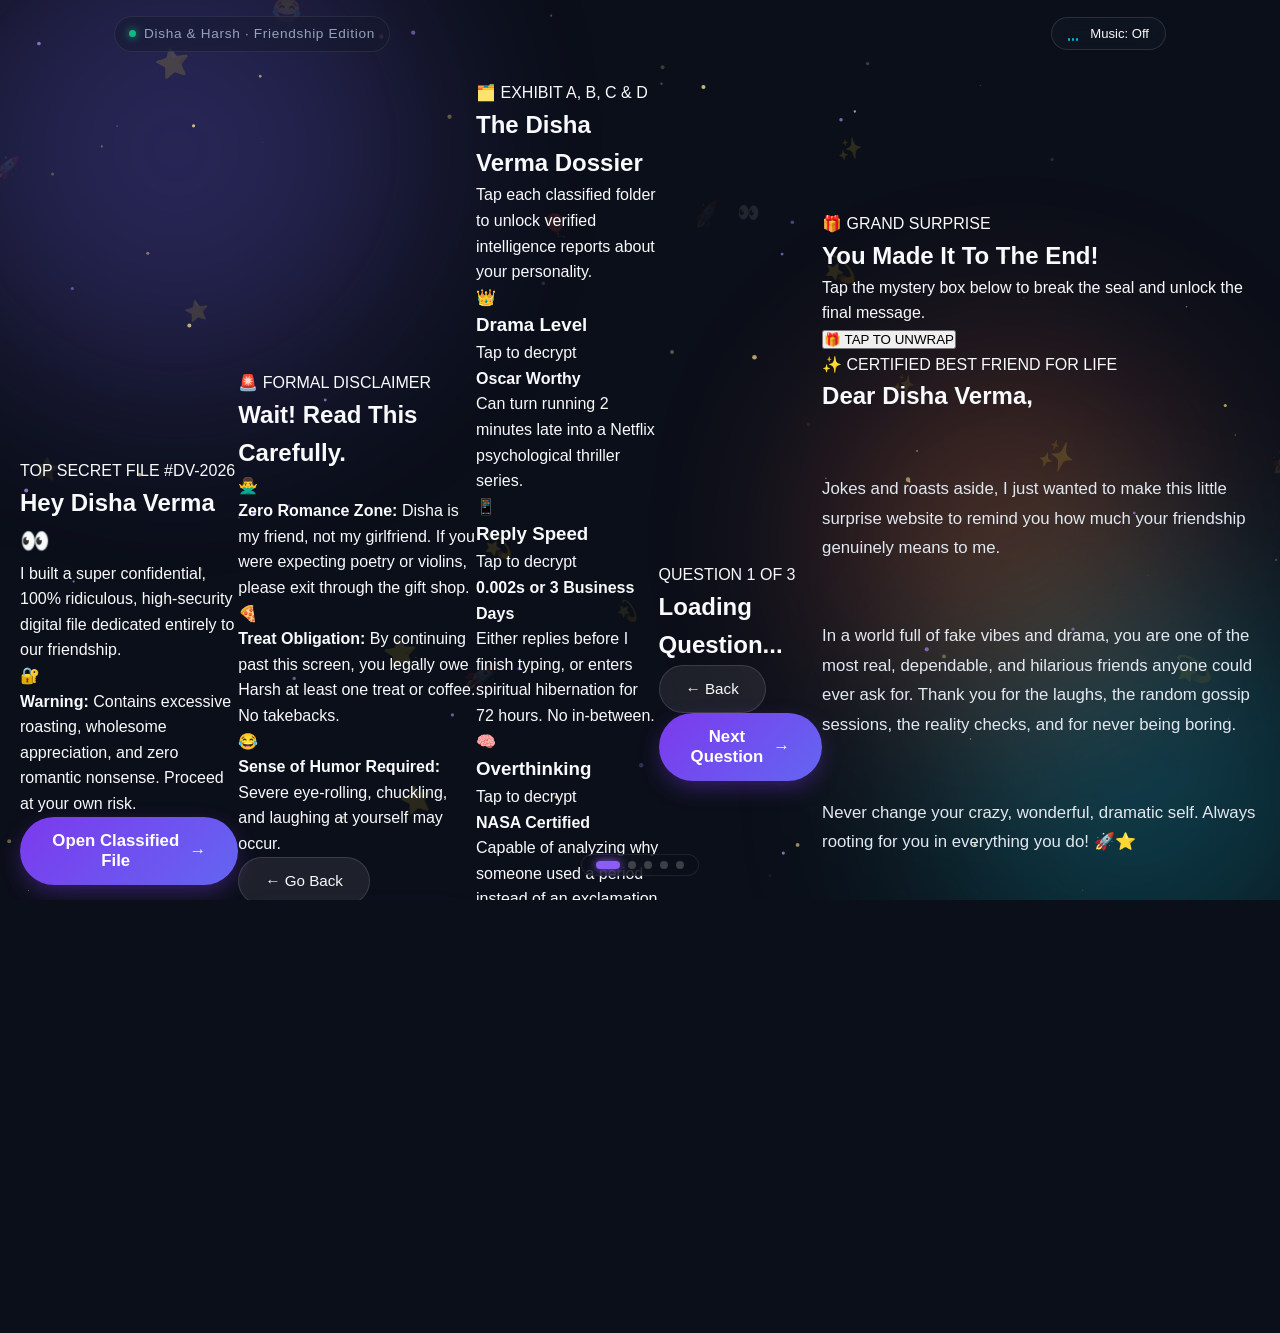
==== commit 3e986d74: "Update index.html" ====
--- a/index.html
+++ b/index.html
@@ -2,22 +2,315 @@
 <html lang="en">
   <head>
     <meta charset="UTF-8" />
-    <meta name="viewport" content="width=device-width, initial-scale=1.0, maximum-scale=1.0, user-scalable=no" />
-    <title>Something I Made For Disha 👀</title>
-    <meta name="description" content="A secret digital surprise created especially for Disha Verma. Completely unnecessary, but 100% worth it." />
-    <meta property="og:title" content="Something I Made For Disha 👀" />
-    <meta property="og:description" content="A secret digital surprise created especially for Disha Verma. Completely unnecessary, but 100% worth it." />
+    <meta name="viewport" content="width=device-width, initial-scale=1.0" />
+    <title>BestFriends - Disha Verma Surprise</title>
+    <meta name="description" content="A fun, friendly, and wholesome surprise website for Disha Verma." />
+    <meta property="og:title" content="BestFriends - Disha Verma Surprise" />
+    <meta property="og:description" content="A fun, friendly, and wholesome surprise website for Disha Verma." />
     <meta property="og:type" content="website" />
     <meta name="twitter:card" content="summary_large_image" />
-    <meta name="theme-color" content="#0f172a" />
-    <link rel="icon" href="data:image/svg+xml,<svg xmlns=%22http://www.w3.org/2000/svg%22 viewBox=%220 0 100 100%22><text y=%22.9em%22 font-size=%2290%22>🎁</text></svg>" />
-    <link rel="preconnect" href="https://fonts.googleapis.com">
-    <link rel="preconnect" href="https://fonts.gstatic.com" crossorigin>
-    <link href="https://fonts.googleapis.com/css2?family=Outfit:wght@300;400;500;600;700;800;900&family=Plus+Jakarta+Sans:wght@400;500;600;700&display=swap" rel="stylesheet">
+
+    <!-- Pure Relative Path to Stylesheet -->
+    <link rel="stylesheet" href="./style.css" />
   </head>
-  <body class="bg-slate-950 text-slate-100 antialiased selection:bg-amber-400 selection:text-slate-950 overflow-x-hidden min-h-screen">
-    <div id="root"></div>
-    <script type="module" src="/src/main.tsx"></script>
+  <body>
+    <!-- Ambient Aurora Gradient Blurs -->
+    <div class="aurora-layer" aria-hidden="true">
+      <div class="aurora-blob aurora-1"></div>
+      <div class="aurora-blob aurora-2"></div>
+      <div class="aurora-blob aurora-3"></div>
+    </div>
+
+    <!-- Background Canvas for Interactive Floating Stars & Particles -->
+    <canvas id="bg-canvas" aria-hidden="true"></canvas>
+
+    <!-- Confetti Explosion Canvas -->
+    <canvas id="confetti-canvas" aria-hidden="true"></canvas>
+
+    <!-- Background Audio Element -->
+    <audio id="bg-music" preload="none" src="./music.mp3"></audio>
+
+    <!-- Header Navigation & Ambient Music Toggle -->
+    <header class="app-header">
+      <div class="brand-tag">
+        <span class="brand-dot"></span>
+        <span>Disha &amp; Harsh · Friendship Edition</span>
+      </div>
+
+      <button id="music-toggle" class="music-toggle" type="button" title="Toggle Chill Background Music">
+        <div class="music-bars" aria-hidden="true">
+          <span class="music-bar"></span>
+          <span class="music-bar"></span>
+          <span class="music-bar"></span>
+        </div>
+        <span id="music-label">Music: Off</span>
+      </button>
+    </header>
+
+    <!-- Bottom Progress Dots -->
+    <nav class="step-tracker" aria-label="Surprise progress">
+      <span class="step-pip active" title="Step 1"></span>
+      <span class="step-pip" title="Step 2"></span>
+      <span class="step-pip" title="Step 3"></span>
+      <span class="step-pip" title="Step 4"></span>
+      <span class="step-pip" title="Step 5"></span>
+    </nav>
+
+    <!-- Main Screens Container -->
+    <main class="main-wrapper">
+      <!-- ========================================== -->
+      <!-- SCREEN 1: Mystery Intro                    -->
+      <!-- ========================================== -->
+      <section id="screen-1" class="screen-view active">
+        <div class="glass-card glow-amber">
+          <div class="badge badge-amber">
+            <span class="pulse-dot"></span>
+            <span>TOP SECRET FILE #DV-2026</span>
+          </div>
+
+          <h1 class="card-title">
+            Hey <span class="gradient-text">Disha Verma</span> 👀
+          </h1>
+
+          <p class="card-body">
+            I built a super confidential, 100% ridiculous, high-security digital file dedicated entirely to our friendship.
+          </p>
+
+          <div class="mystery-hint-box">
+            <span class="hint-icon">🔐</span>
+            <p class="hint-text">
+              <strong>Warning:</strong> Contains excessive roasting, wholesome appreciation, and zero romantic nonsense. Proceed at your own risk.
+            </p>
+          </div>
+
+          <div class="btn-group">
+            <button id="btn-screen1-next" class="btn-primary" type="button">
+              <span>Open Classified File</span>
+              <span class="btn-icon">→</span>
+            </button>
+          </div>
+        </div>
+      </section>
+
+      <!-- ========================================== -->
+      <!-- SCREEN 2: Dramatic Important Warning       -->
+      <!-- ========================================== -->
+      <section id="screen-2" class="screen-view">
+        <div class="glass-card glow-rose">
+          <div class="badge badge-rose">
+            <span>🚨 FORMAL DISCLAIMER</span>
+          </div>
+
+          <h2 class="card-title">
+            Wait! Read This <span class="gradient-text-rose">Carefully</span>.
+          </h2>
+
+          <div class="warning-checklist">
+            <div class="warning-item">
+              <span class="warning-icon">🙅‍♂️</span>
+              <div class="warning-text">
+                <strong>Zero Romance Zone:</strong>
+                <span>Disha is my friend, not my girlfriend. If you were expecting poetry or violins, please exit through the gift shop.</span>
+              </div>
+            </div>
+
+            <div class="warning-item">
+              <span class="warning-icon">🍕</span>
+              <div class="warning-text">
+                <strong>Treat Obligation:</strong>
+                <span>By continuing past this screen, you legally owe Harsh at least one treat or coffee. No takebacks.</span>
+              </div>
+            </div>
+
+            <div class="warning-item">
+              <span class="warning-icon">😂</span>
+              <div class="warning-text">
+                <strong>Sense of Humor Required:</strong>
+                <span>Severe eye-rolling, chuckling, and laughing at yourself may occur.</span>
+              </div>
+            </div>
+          </div>
+
+          <div class="btn-group">
+            <button id="btn-screen2-back" class="btn-secondary" type="button">
+              <span>← Go Back</span>
+            </button>
+            <button id="btn-screen2-next" class="btn-primary" type="button">
+              <span>I Agree (Show Me!)</span>
+              <span class="btn-icon">→</span>
+            </button>
+          </div>
+        </div>
+      </section>
+
+      <!-- ========================================== -->
+      <!-- SCREEN 3: Friendship Classified Cards      -->
+      <!-- ========================================== -->
+      <section id="screen-3" class="screen-view">
+        <div class="glass-card">
+          <div class="badge badge-cyan">
+            <span>🗂️ EXHIBIT A, B, C &amp; D</span>
+          </div>
+
+          <h2 class="card-title">
+            The <span class="gradient-text-cyan">Disha Verma</span> Dossier
+          </h2>
+          <p class="card-body">
+            Tap each classified folder to unlock verified intelligence reports about your personality.
+          </p>
+
+          <div class="grid-cards">
+            <div class="flip-card" tabindex="0">
+              <div class="flip-front">
+                <span class="card-emoji">👑</span>
+                <h3>Drama Level</h3>
+                <span class="tap-hint">Tap to decrypt</span>
+              </div>
+              <div class="flip-back">
+                <h4>Oscar Worthy</h4>
+                <p>Can turn running 2 minutes late into a Netflix psychological thriller series.</p>
+              </div>
+            </div>
+
+            <div class="flip-card" tabindex="0">
+              <div class="flip-front">
+                <span class="card-emoji">📱</span>
+                <h3>Reply Speed</h3>
+                <span class="tap-hint">Tap to decrypt</span>
+              </div>
+              <div class="flip-back">
+                <h4>0.002s or 3 Business Days</h4>
+                <p>Either replies before I finish typing, or enters spiritual hibernation for 72 hours. No in-between.</p>
+              </div>
+            </div>
+
+            <div class="flip-card" tabindex="0">
+              <div class="flip-front">
+                <span class="card-emoji">🧠</span>
+                <h3>Overthinking</h3>
+                <span class="tap-hint">Tap to decrypt</span>
+              </div>
+              <div class="flip-back">
+                <h4>NASA Certified</h4>
+                <p>Capable of analyzing why someone used a period instead of an exclamation mark in a text message.</p>
+              </div>
+            </div>
+
+            <div class="flip-card" tabindex="0">
+              <div class="flip-front">
+                <span class="card-emoji">⭐</span>
+                <h3>Friendship Score</h3>
+                <span class="tap-hint">Tap to decrypt</span>
+              </div>
+              <div class="flip-back">
+                <h4>100 / 10 Genuine</h4>
+                <p>Always stands up for her people, gives elite reality checks, and stays real through thick and thin.</p>
+              </div>
+            </div>
+          </div>
+
+          <div class="btn-group">
+            <button id="btn-screen3-back" class="btn-secondary" type="button">
+              <span>← Back</span>
+            </button>
+            <button id="btn-screen3-next" class="btn-primary" type="button">
+              <span>Take Disha Quiz</span>
+              <span class="btn-icon">→</span>
+            </button>
+          </div>
+        </div>
+      </section>
+
+      <!-- ========================================== -->
+      <!-- SCREEN 4: Friendship Quiz                  -->
+      <!-- ========================================== -->
+      <section id="screen-4" class="screen-view">
+        <div class="glass-card">
+          <div class="badge badge-amber">
+            <span id="quiz-progress-text">QUESTION 1 OF 3</span>
+          </div>
+
+          <div id="quiz-container">
+            <h2 id="quiz-question" class="card-title quiz-title">Loading Question...</h2>
+            <div id="quiz-options" class="quiz-options-list"></div>
+            <div id="quiz-feedback" class="quiz-feedback-box hidden"></div>
+          </div>
+
+          <div class="btn-group">
+            <button id="btn-screen4-back" class="btn-secondary" type="button">
+              <span>← Back</span>
+            </button>
+            <button id="btn-screen4-next" class="btn-primary hidden" type="button">
+              <span>Next Question</span>
+              <span class="btn-icon">→</span>
+            </button>
+          </div>
+        </div>
+      </section>
+
+      <!-- ========================================== -->
+      <!-- SCREEN 5: Grand Reveal & Heartfelt Note    -->
+      <!-- ========================================== -->
+      <section id="screen-5" class="screen-view">
+        <div class="glass-card glow-gold">
+          <!-- Mystery Gift Box Container -->
+          <div id="gift-box-wrapper" class="gift-box-wrapper">
+            <div class="badge badge-amber">
+              <span>🎁 GRAND SURPRISE</span>
+            </div>
+            <h2 class="card-title">You Made It To The End!</h2>
+            <p class="card-body">Tap the mystery box below to break the seal and unlock the final message.</p>
+
+            <button id="gift-box-button" class="gift-box-trigger" type="button" aria-label="Open Mystery Gift">
+              <span class="gift-emoji">🎁</span>
+              <span class="gift-tap-badge">TAP TO UNWRAP</span>
+            </button>
+          </div>
+
+          <!-- Secret Letter Container (Revealed upon gift tap) -->
+          <article id="secret-letter-wrapper" class="secret-letter-wrapper hidden">
+            <div class="badge badge-emerald">
+              <span>✨ CERTIFIED BEST FRIEND FOR LIFE</span>
+            </div>
+
+            <h2 class="card-title letter-heading">
+              Dear <span class="gradient-text">Disha Verma</span>,
+            </h2>
+
+            <div class="letter-content">
+              <p>
+                Jokes and roasts aside, I just wanted to make this little surprise website to remind you how much your friendship genuinely means to me.
+              </p>
+              <p>
+                In a world full of fake vibes and drama, you are one of the most real, dependable, and hilarious friends anyone could ever ask for. Thank you for the laughs, the random gossip sessions, the reality checks, and for never being boring.
+              </p>
+              <p>
+                Never change your crazy, wonderful, dramatic self. Always rooting for you in everything you do! 🚀⭐
+              </p>
+            </div>
+
+            <div class="signature-box">
+              <span class="sig-title">Your Best Friend,</span>
+              <span class="sig-name">Harsh Verma</span>
+            </div>
+
+            <div class="accomplished-banner">
+              <p class="accomplished-title">MISSION ACCOMPLISHED! 🎉</p>
+              <p class="accomplished-sub">Now you can't say I never did anything for you. 😂</p>
+            </div>
+
+            <div style="text-align: center; margin-top: 24px;">
+              <button id="btn-replay" class="btn-secondary" type="button">
+                <span>Replay Surprise</span>
+                <span>🔄</span>
+              </button>
+            </div>
+          </article>
+        </div>
+      </section>
+    </main>
+
+    <!-- Relative Path to JavaScript Module -->
+    <script type="module" src="./script.js"></script>
   </body>
 </html>
-
--- a/style.css
+++ b/style.css
@@ -0,0 +1,866 @@
+/* ==========================================================================
+   Disha Verma Friendship Surprise Website - Stylesheet
+   Crafted with pure modern CSS, glassmorphism, responsive mobile & desktop
+   ========================================================================== */
+
+:root {
+  --bg-deep: #0b0f19;
+  --bg-card: rgba(18, 24, 38, 0.72);
+  --bg-card-hover: rgba(28, 36, 56, 0.85);
+  --border-glass: rgba(255, 255, 255, 0.12);
+  --border-glow: rgba(139, 92, 246, 0.45);
+  --accent-purple: #8b5cf6;
+  --accent-amber: #f59e0b;
+  --accent-cyan: #06b6d4;
+  --accent-emerald: #10b981;
+  --accent-rose: #f43f5e;
+  --text-main: #f8fafc;
+  --text-muted: #94a3b8;
+  --text-dim: #64748b;
+  --radius-sm: 8px;
+  --radius-md: 14px;
+  --radius-lg: 20px;
+  --radius-full: 9999px;
+  --shadow-glow: 0 0 25px rgba(139, 92, 246, 0.25);
+  --shadow-glass: 0 16px 36px -10px rgba(0, 0, 0, 0.55), 0 0 0 1px var(--border-glass);
+  --font-family: -apple-system, BlinkMacSystemFont, "Segoe UI", Roboto, "Helvetica Neue", Arial, sans-serif;
+  --transition-smooth: all 0.35s cubic-bezier(0.16, 1, 0.3, 1);
+}
+
+*, *::before, *::after {
+  box-sizing: border-box;
+  margin: 0;
+  padding: 0;
+}
+
+html, body {
+  width: 100%;
+  height: 100%;
+  min-height: 100vh;
+  background-color: var(--bg-deep);
+  color: var(--text-main);
+  font-family: var(--font-family);
+  line-height: 1.6;
+  overflow-x: hidden;
+  -webkit-font-smoothing: antialiased;
+  -moz-osx-font-smoothing: grayscale;
+}
+
+/* Background Canvas Layer */
+#bg-canvas, #confetti-canvas {
+  position: fixed;
+  top: 0;
+  left: 0;
+  width: 100%;
+  height: 100%;
+  pointer-events: none;
+}
+
+#bg-canvas {
+  z-index: 1;
+}
+
+#confetti-canvas {
+  z-index: 999;
+}
+
+/* Background Ambient Aurora Blurs */
+.aurora-layer {
+  position: fixed;
+  inset: 0;
+  z-index: 0;
+  pointer-events: none;
+  overflow: hidden;
+}
+
+.aurora-blob {
+  position: absolute;
+  border-radius: 50%;
+  filter: blur(100px);
+  opacity: 0.28;
+  animation: floatOrb 18s ease-in-out infinite alternate;
+}
+
+.aurora-1 {
+  width: 480px;
+  height: 480px;
+  background: radial-gradient(circle, #6366f1, #8b5cf6);
+  top: -10%;
+  left: -5%;
+}
+
+.aurora-2 {
+  width: 420px;
+  height: 420px;
+  background: radial-gradient(circle, #0ea5e9, #10b981);
+  bottom: -10%;
+  right: -5%;
+  animation-delay: -5s;
+  animation-duration: 22s;
+}
+
+.aurora-3 {
+  width: 360px;
+  height: 360px;
+  background: radial-gradient(circle, #f59e0b, #ec4899);
+  top: 40%;
+  left: 65%;
+  animation-delay: -10s;
+  animation-duration: 16s;
+}
+
+@keyframes floatOrb {
+  0% { transform: translate(0, 0) scale(1); }
+  50% { transform: translate(40px, 30px) scale(1.12); }
+  100% { transform: translate(-30px, 50px) scale(0.95); }
+}
+
+/* App Header & Controls */
+.app-header {
+  position: fixed;
+  top: 0;
+  left: 0;
+  right: 0;
+  z-index: 50;
+  display: flex;
+  align-items: center;
+  justify-content: space-between;
+  padding: 16px 24px;
+  max-width: 1100px;
+  margin: 0 auto;
+  pointer-events: none;
+}
+
+.app-header > * {
+  pointer-events: auto;
+}
+
+.brand-tag {
+  font-size: 0.85rem;
+  letter-spacing: 0.05em;
+  color: var(--text-muted);
+  font-weight: 500;
+  display: flex;
+  align-items: center;
+  gap: 8px;
+  backdrop-filter: blur(10px);
+  background: rgba(18, 24, 38, 0.4);
+  padding: 6px 14px;
+  border-radius: var(--radius-full);
+  border: 1px solid rgba(255, 255, 255, 0.08);
+}
+
+.brand-dot {
+  width: 7px;
+  height: 7px;
+  border-radius: 50%;
+  background-color: var(--accent-emerald);
+  box-shadow: 0 0 8px var(--accent-emerald);
+}
+
+/* Music Control Button */
+.music-toggle {
+  display: flex;
+  align-items: center;
+  gap: 8px;
+  background: rgba(18, 24, 38, 0.65);
+  backdrop-filter: blur(12px);
+  border: 1px solid var(--border-glass);
+  color: var(--text-main);
+  padding: 8px 16px;
+  border-radius: var(--radius-full);
+  font-size: 0.82rem;
+  font-weight: 500;
+  cursor: pointer;
+  transition: var(--transition-smooth);
+}
+
+.music-toggle:hover {
+  background: var(--bg-card-hover);
+  border-color: var(--accent-purple);
+  box-shadow: 0 0 15px rgba(139, 92, 246, 0.25);
+  transform: translateY(-1px);
+}
+
+.music-bars {
+  display: flex;
+  align-items: flex-end;
+  gap: 2px;
+  height: 14px;
+  width: 14px;
+}
+
+.music-bar {
+  width: 2px;
+  background-color: var(--accent-cyan);
+  border-radius: 1px;
+  height: 3px;
+  transition: height 0.2s ease;
+}
+
+.music-toggle.playing .music-bar:nth-child(1) {
+  animation: barBounce 1s ease-in-out infinite;
+}
+.music-toggle.playing .music-bar:nth-child(2) {
+  animation: barBounce 1.2s ease-in-out infinite 0.2s;
+}
+.music-toggle.playing .music-bar:nth-child(3) {
+  animation: barBounce 0.8s ease-in-out infinite 0.4s;
+}
+
+@keyframes barBounce {
+  0%, 100% { height: 3px; }
+  50% { height: 14px; }
+}
+
+/* Progress Step Indicator */
+.step-tracker {
+  position: fixed;
+  bottom: 24px;
+  left: 50%;
+  transform: translateX(-50%);
+  z-index: 50;
+  display: flex;
+  align-items: center;
+  gap: 8px;
+  background: rgba(11, 15, 25, 0.7);
+  backdrop-filter: blur(12px);
+  padding: 6px 14px;
+  border-radius: var(--radius-full);
+  border: 1px solid rgba(255, 255, 255, 0.08);
+}
+
+.step-pip {
+  width: 8px;
+  height: 8px;
+  border-radius: 50%;
+  background: rgba(255, 255, 255, 0.2);
+  transition: var(--transition-smooth);
+}
+
+.step-pip.active {
+  width: 24px;
+  border-radius: 4px;
+  background: var(--accent-purple);
+  box-shadow: 0 0 10px var(--accent-purple);
+}
+
+.step-pip.completed {
+  background: var(--accent-emerald);
+}
+
+/* Main Container */
+.main-wrapper {
+  position: relative;
+  z-index: 10;
+  width: 100%;
+  min-height: 100vh;
+  display: flex;
+  align-items: center;
+  justify-content: center;
+  padding: 80px 20px 70px;
+}
+
+/* Screens - View Transition */
+.screen {
+  display: none;
+  flex-direction: column;
+  align-items: center;
+  justify-content: center;
+  width: 100%;
+  max-width: 680px;
+  text-align: center;
+  opacity: 0;
+  transform: translateY(16px) scale(0.98);
+  transition: opacity 0.45s cubic-bezier(0.16, 1, 0.3, 1), transform 0.45s cubic-bezier(0.16, 1, 0.3, 1);
+}
+
+.screen.active {
+  display: flex;
+  opacity: 1;
+  transform: translateY(0) scale(1);
+}
+
+/* Glass Card Container */
+.glass-panel {
+  background: var(--bg-card);
+  backdrop-filter: blur(18px);
+  -webkit-backdrop-filter: blur(18px);
+  border: 1px solid var(--border-glass);
+  border-radius: var(--radius-lg);
+  padding: 40px 32px;
+  box-shadow: var(--shadow-glass);
+  width: 100%;
+  position: relative;
+}
+
+@media (max-width: 600px) {
+  .glass-panel {
+    padding: 28px 20px;
+  }
+}
+
+/* Typography & Headlines */
+.hero-tag {
+  display: inline-block;
+  font-size: 0.8rem;
+  font-weight: 600;
+  text-transform: uppercase;
+  letter-spacing: 0.12em;
+  color: var(--accent-cyan);
+  margin-bottom: 14px;
+}
+
+.main-title {
+  font-size: clamp(2rem, 5.5vw, 3.2rem);
+  font-weight: 800;
+  letter-spacing: -0.025em;
+  line-height: 1.15;
+  margin-bottom: 16px;
+  background: linear-gradient(135deg, #ffffff 40%, #cbd5e1 75%, #a78bfa 100%);
+  -webkit-background-clip: text;
+  -webkit-text-fill-color: transparent;
+}
+
+.sub-title {
+  font-size: clamp(1rem, 2.5vw, 1.25rem);
+  color: var(--text-muted);
+  margin-bottom: 32px;
+  max-width: 500px;
+  margin-left: auto;
+  margin-right: auto;
+  text-wrap: balance;
+}
+
+/* Buttons */
+.btn-primary {
+  display: inline-flex;
+  align-items: center;
+  justify-content: center;
+  gap: 10px;
+  padding: 14px 32px;
+  min-height: 52px;
+  font-size: 1.05rem;
+  font-weight: 600;
+  color: #ffffff;
+  background: linear-gradient(135deg, #7c3aed 0%, #6366f1 100%);
+  border: none;
+  border-radius: var(--radius-full);
+  cursor: pointer;
+  box-shadow: 0 8px 24px -4px rgba(124, 58, 237, 0.45);
+  transition: var(--transition-smooth);
+  user-select: none;
+  -webkit-tap-highlight-color: transparent;
+}
+
+.btn-primary:hover {
+  transform: translateY(-2px) scale(1.02);
+  box-shadow: 0 12px 30px -4px rgba(124, 58, 237, 0.6);
+  filter: brightness(1.1);
+}
+
+.btn-primary:active {
+  transform: translateY(1px) scale(0.98);
+}
+
+.btn-secondary {
+  display: inline-flex;
+  align-items: center;
+  justify-content: center;
+  gap: 8px;
+  padding: 12px 26px;
+  min-height: 48px;
+  font-size: 0.95rem;
+  font-weight: 500;
+  color: var(--text-main);
+  background: rgba(255, 255, 255, 0.08);
+  border: 1px solid var(--border-glass);
+  border-radius: var(--radius-full);
+  cursor: pointer;
+  transition: var(--transition-smooth);
+}
+
+.btn-secondary:hover {
+  background: rgba(255, 255, 255, 0.14);
+  border-color: rgba(255, 255, 255, 0.25);
+  transform: translateY(-1px);
+}
+
+/* Screen 1: Mystery Floating Mascot */
+.mystery-orb {
+  width: 90px;
+  height: 90px;
+  margin: 0 auto 24px;
+  border-radius: 50%;
+  background: linear-gradient(135deg, rgba(139, 92, 246, 0.3), rgba(6, 182, 212, 0.3));
+  border: 1px solid rgba(255, 255, 255, 0.2);
+  display: flex;
+  align-items: center;
+  justify-content: center;
+  font-size: 2.5rem;
+  box-shadow: 0 0 35px rgba(139, 92, 246, 0.35);
+  animation: pulseGlow 3s ease-in-out infinite alternate;
+}
+
+@keyframes pulseGlow {
+  0% { transform: scale(0.96) rotate(-2deg); box-shadow: 0 0 20px rgba(139, 92, 246, 0.2); }
+  100% { transform: scale(1.05) rotate(2deg); box-shadow: 0 0 40px rgba(139, 92, 246, 0.5); }
+}
+
+/* Screen 2: Notice Board Terminal/Chat */
+.notice-card {
+  text-align: left;
+  margin: 20px 0 30px;
+  display: flex;
+  flex-direction: column;
+  gap: 16px;
+}
+
+.notice-line {
+  padding: 14px 18px;
+  background: rgba(0, 0, 0, 0.35);
+  border-left: 3px solid var(--accent-amber);
+  border-radius: 0 var(--radius-sm) var(--radius-sm) 0;
+  font-size: 1.05rem;
+  opacity: 0;
+  transform: translateX(-10px);
+  animation: slideInLine 0.4s cubic-bezier(0.16, 1, 0.3, 1) forwards;
+}
+
+.notice-line.accent {
+  border-left-color: var(--accent-purple);
+  background: rgba(139, 92, 246, 0.12);
+  font-weight: 600;
+  color: #ffffff;
+}
+
+.notice-line.punchline {
+  border-left-color: var(--accent-emerald);
+  background: rgba(16, 185, 129, 0.12);
+  font-weight: 700;
+  color: #a7f3d0;
+  font-size: 1.15rem;
+}
+
+@keyframes slideInLine {
+  to {
+    opacity: 1;
+    transform: translateX(0);
+  }
+}
+
+/* Screen 3: Friendship Cards Grid */
+.cards-grid {
+  display: grid;
+  grid-template-columns: repeat(2, 1fr);
+  gap: 16px;
+  margin: 24px 0 28px;
+  width: 100%;
+}
+
+@media (max-width: 580px) {
+  .cards-grid {
+    grid-template-columns: 1fr;
+  }
+}
+
+.f-card {
+  background: rgba(255, 255, 255, 0.04);
+  border: 1px solid var(--border-glass);
+  border-radius: var(--radius-md);
+  padding: 22px 18px;
+  text-align: left;
+  cursor: pointer;
+  transition: var(--transition-smooth);
+  position: relative;
+  overflow: hidden;
+  user-select: none;
+}
+
+.f-card::before {
+  content: '';
+  position: absolute;
+  top: 0;
+  left: 0;
+  width: 100%;
+  height: 3px;
+  background: linear-gradient(90deg, var(--accent-purple), var(--accent-cyan));
+  opacity: 0;
+  transition: opacity 0.3s ease;
+}
+
+.f-card:hover {
+  transform: translateY(-4px);
+  background: rgba(255, 255, 255, 0.08);
+  border-color: rgba(255, 255, 255, 0.25);
+  box-shadow: 0 10px 25px rgba(0, 0, 0, 0.35);
+}
+
+.f-card.opened {
+  background: rgba(139, 92, 246, 0.09);
+  border-color: var(--border-glow);
+}
+
+.f-card.opened::before {
+  opacity: 1;
+}
+
+.f-card-header {
+  display: flex;
+  align-items: center;
+  justify-content: space-between;
+  margin-bottom: 12px;
+}
+
+.f-card-title {
+  font-size: 1.05rem;
+  font-weight: 700;
+  color: #ffffff;
+}
+
+.f-card-indicator {
+  font-size: 0.75rem;
+  font-weight: 600;
+  padding: 2px 8px;
+  border-radius: var(--radius-full);
+  background: rgba(255, 255, 255, 0.1);
+  color: var(--text-muted);
+  transition: var(--transition-smooth);
+}
+
+.f-card.opened .f-card-indicator {
+  background: rgba(16, 185, 129, 0.2);
+  color: var(--accent-emerald);
+}
+
+.f-card-body {
+  font-size: 0.95rem;
+  color: var(--text-muted);
+  line-height: 1.55;
+  transition: color 0.3s ease;
+}
+
+.f-card.opened .f-card-body {
+  color: #f1f5f9;
+}
+
+.cards-counter {
+  font-size: 0.88rem;
+  color: var(--text-dim);
+  margin-bottom: 20px;
+}
+
+/* Screen 4: Mini Friendship Quiz */
+.quiz-box {
+  width: 100%;
+  margin-top: 10px;
+}
+
+.quiz-progress-text {
+  font-size: 0.82rem;
+  font-weight: 600;
+  letter-spacing: 0.05em;
+  color: var(--accent-amber);
+  margin-bottom: 8px;
+}
+
+.quiz-question-title {
+  font-size: clamp(1.2rem, 3.2vw, 1.5rem);
+  font-weight: 700;
+  color: #ffffff;
+  margin-bottom: 24px;
+  min-height: 58px;
+  display: flex;
+  align-items: center;
+  justify-content: center;
+}
+
+.quiz-options {
+  display: flex;
+  flex-direction: column;
+  gap: 12px;
+  margin-bottom: 20px;
+}
+
+.quiz-opt-btn {
+  width: 100%;
+  padding: 16px 20px;
+  min-height: 54px;
+  background: rgba(255, 255, 255, 0.05);
+  border: 1px solid var(--border-glass);
+  border-radius: var(--radius-md);
+  color: var(--text-main);
+  font-size: 1rem;
+  font-weight: 500;
+  text-align: left;
+  cursor: pointer;
+  transition: var(--transition-smooth);
+  display: flex;
+  align-items: center;
+  justify-content: space-between;
+}
+
+.quiz-opt-btn:hover {
+  background: rgba(255, 255, 255, 0.1);
+  border-color: var(--accent-purple);
+  transform: translateX(4px);
+}
+
+.quiz-opt-btn.selected {
+  background: rgba(139, 92, 246, 0.2);
+  border-color: var(--accent-purple);
+  box-shadow: 0 0 15px rgba(139, 92, 246, 0.3);
+}
+
+.quiz-reaction-badge {
+  font-size: 0.9rem;
+  color: var(--accent-amber);
+  min-height: 24px;
+  margin-top: 10px;
+  font-weight: 500;
+}
+
+/* Quiz Finished Card */
+.quiz-result-card {
+  display: none;
+  animation: fadeIn 0.5s ease forwards;
+}
+
+.quiz-trophy {
+  font-size: 3.5rem;
+  margin-bottom: 12px;
+  animation: bounceTrophy 1.5s infinite alternate ease-in-out;
+}
+
+@keyframes bounceTrophy {
+  from { transform: translateY(0) rotate(-4deg); }
+  to { transform: translateY(-8px) rotate(4deg); }
+}
+
+.conclusion-label {
+  font-size: 0.95rem;
+  text-transform: uppercase;
+  letter-spacing: 0.1em;
+  color: var(--accent-cyan);
+  margin-bottom: 8px;
+}
+
+.conclusion-text {
+  font-size: clamp(1.4rem, 3.5vw, 1.8rem);
+  font-weight: 800;
+  color: #ffffff;
+  margin-bottom: 28px;
+}
+
+/* Screen 5: 3D Animated Gift Box */
+.gift-stage {
+  margin: 30px auto 40px;
+  perspective: 800px;
+  width: 140px;
+  height: 140px;
+  position: relative;
+}
+
+.gift-box {
+  width: 120px;
+  height: 120px;
+  position: relative;
+  margin: 0 auto;
+  cursor: pointer;
+  transition: transform 0.3s ease;
+  animation: giftHover 2.6s ease-in-out infinite;
+}
+
+.gift-box:hover {
+  transform: scale(1.08);
+}
+
+@keyframes giftHover {
+  0%, 100% { transform: translateY(0); }
+  50% { transform: translateY(-10px); }
+}
+
+/* Gift Lid */
+.gift-lid {
+  position: absolute;
+  top: -12px;
+  left: -8px;
+  width: 136px;
+  height: 36px;
+  background: linear-gradient(135deg, #ec4899, #8b5cf6);
+  border-radius: 6px;
+  box-shadow: 0 4px 14px rgba(0, 0, 0, 0.4);
+  z-index: 5;
+  transition: transform 0.6s cubic-bezier(0.16, 1, 0.3, 1), opacity 0.4s ease;
+}
+
+/* Gift Bow */
+.gift-bow {
+  position: absolute;
+  top: -20px;
+  left: 50%;
+  transform: translateX(-50%);
+  width: 44px;
+  height: 24px;
+  z-index: 6;
+}
+
+.gift-bow::before, .gift-bow::after {
+  content: '';
+  position: absolute;
+  width: 22px;
+  height: 18px;
+  background: var(--accent-amber);
+  border-radius: 50% 50% 10% 50%;
+  box-shadow: 0 2px 6px rgba(0, 0, 0, 0.3);
+}
+
+.gift-bow::before {
+  left: 2px;
+  transform: rotate(-25deg);
+}
+
+.gift-bow::after {
+  right: 2px;
+  transform: rotate(25deg) scaleX(-1);
+}
+
+/* Gift Body */
+.gift-body {
+  position: absolute;
+  bottom: 0;
+  left: 0;
+  width: 120px;
+  height: 100px;
+  background: linear-gradient(135deg, #7c3aed, #4f46e5);
+  border-radius: 4px 4px 10px 10px;
+  box-shadow: 0 15px 30px rgba(0, 0, 0, 0.5), inset 0 0 15px rgba(255, 255, 255, 0.15);
+  overflow: hidden;
+}
+
+/* Ribbons */
+.ribbon-v {
+  position: absolute;
+  top: 0;
+  left: 50%;
+  transform: translateX(-50%);
+  width: 24px;
+  height: 100%;
+  background: linear-gradient(180deg, #f59e0b, #d97706);
+  box-shadow: 0 0 8px rgba(245, 158, 11, 0.4);
+}
+
+.ribbon-h {
+  position: absolute;
+  top: 50%;
+  left: 0;
+  transform: translateY(-50%);
+  width: 100%;
+  height: 24px;
+  background: linear-gradient(90deg, #f59e0b, #d97706);
+  box-shadow: 0 0 8px rgba(245, 158, 11, 0.4);
+}
+
+/* Opening Animation */
+.gift-box.opened .gift-lid {
+  transform: translateY(-70px) rotate(-22deg) scale(0.9);
+  opacity: 0;
+}
+
+.gift-box.opened {
+  animation: giftPop 0.8s forwards ease;
+}
+
+@keyframes giftPop {
+  0% { transform: scale(1); }
+  35% { transform: scale(1.2) rotate(4deg); }
+  70% { transform: scale(0.95); }
+  100% { transform: scale(1); }
+}
+
+/* Final Reveal Screen */
+.final-letter {
+  display: none;
+  background: rgba(15, 20, 32, 0.85);
+  border: 1px solid rgba(255, 255, 255, 0.18);
+  border-radius: var(--radius-lg);
+  padding: 36px 30px;
+  text-align: left;
+  margin-top: 15px;
+  position: relative;
+  box-shadow: 0 20px 45px rgba(0, 0, 0, 0.6), 0 0 40px rgba(139, 92, 246, 0.15);
+  animation: revealLetter 0.7s cubic-bezier(0.16, 1, 0.3, 1) forwards;
+}
+
+@keyframes revealLetter {
+  from {
+    opacity: 0;
+    transform: translateY(24px) scale(0.96);
+  }
+  to {
+    opacity: 1;
+    transform: translateY(0) scale(1);
+  }
+}
+
+.letter-salutation {
+  font-size: 1.5rem;
+  font-weight: 800;
+  color: #ffffff;
+  margin-bottom: 20px;
+  display: flex;
+  align-items: center;
+  gap: 8px;
+}
+
+.letter-content {
+  font-size: 1.05rem;
+  color: #e2e8f0;
+  line-height: 1.75;
+  white-space: pre-line;
+  margin-bottom: 26px;
+}
+
+.letter-closing {
+  font-size: 1.1rem;
+  font-weight: 700;
+  color: var(--accent-amber);
+  margin-top: 20px;
+}
+
+.accomplished-banner {
+  margin: 28px 0 24px;
+  padding: 16px 20px;
+  border-radius: var(--radius-md);
+  background: rgba(16, 185, 129, 0.12);
+  border: 1px solid rgba(16, 185, 129, 0.3);
+  text-align: center;
+}
+
+.accomplished-title {
+  font-size: 1.25rem;
+  font-weight: 800;
+  color: #34d399;
+  margin-bottom: 4px;
+}
+
+.accomplished-sub {
+  font-size: 0.95rem;
+  color: #a7f3d0;
+}
+
+/* Animations */
+@keyframes fadeIn {
+  from { opacity: 0; transform: translateY(10px); }
+  to { opacity: 1; transform: translateY(0); }
+}
+
+/* Accessibility & Reduced Motion */
+@media (prefers-reduced-motion: reduce) {
+  *, *::before, *::after {
+    animation-duration: 0.01ms !important;
+    animation-iteration-count: 1 !important;
+    transition-duration: 0.01ms !important;
+    scroll-behavior: auto !important;
+  }
+}
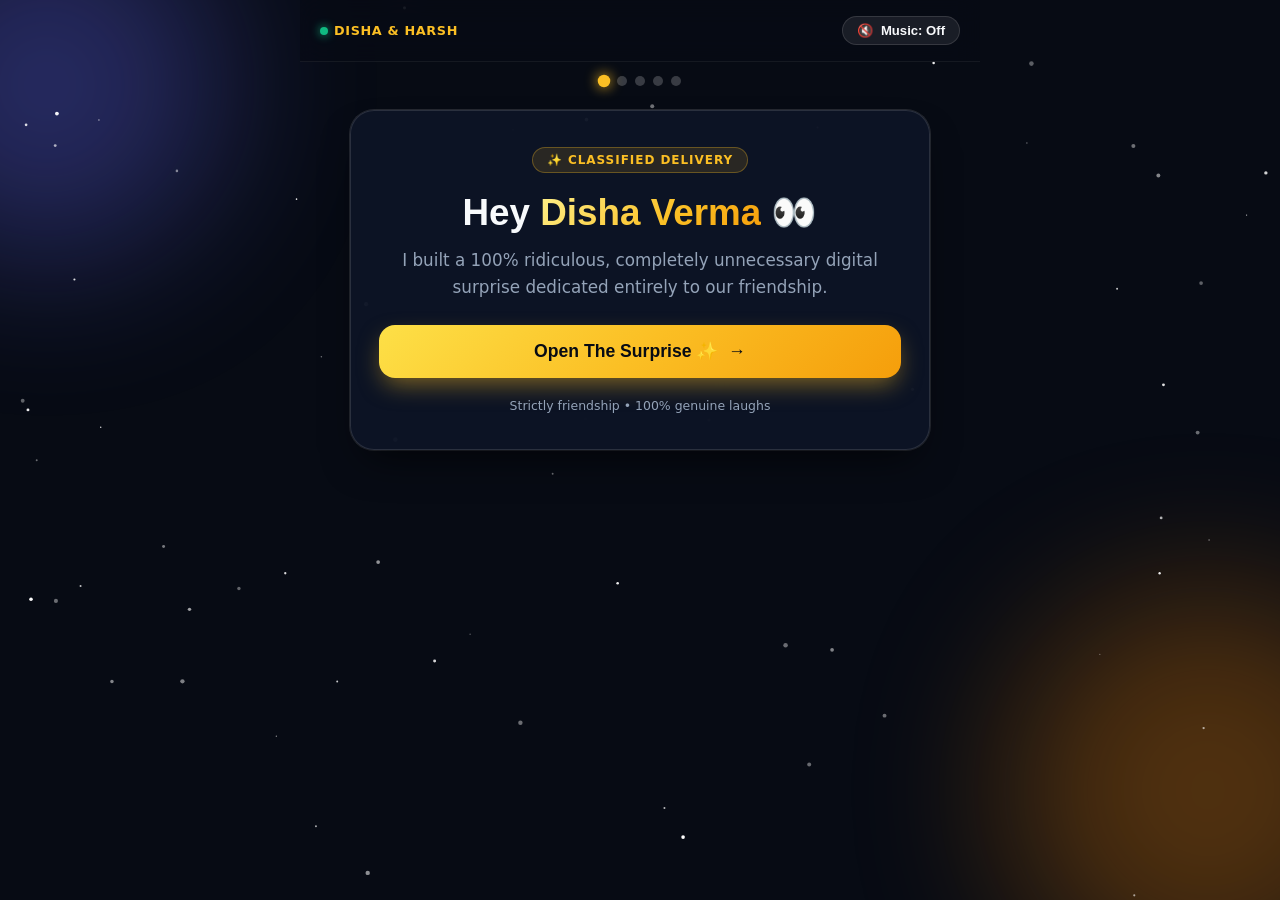
==== commit 31e6b6fe: "Update index.html" ====
--- a/index.html
+++ b/index.html
@@ -1,316 +1,1038 @@
-<!doctype html>
+<!DOCTYPE html>
 <html lang="en">
-  <head>
-    <meta charset="UTF-8" />
-    <meta name="viewport" content="width=device-width, initial-scale=1.0" />
-    <title>BestFriends - Disha Verma Surprise</title>
-    <meta name="description" content="A fun, friendly, and wholesome surprise website for Disha Verma." />
-    <meta property="og:title" content="BestFriends - Disha Verma Surprise" />
-    <meta property="og:description" content="A fun, friendly, and wholesome surprise website for Disha Verma." />
-    <meta property="og:type" content="website" />
-    <meta name="twitter:card" content="summary_large_image" />
-
-    <!-- Pure Relative Path to Stylesheet -->
-    <link rel="stylesheet" href="./style.css" />
-  </head>
-  <body>
-    <!-- Ambient Aurora Gradient Blurs -->
-    <div class="aurora-layer" aria-hidden="true">
-      <div class="aurora-blob aurora-1"></div>
-      <div class="aurora-blob aurora-2"></div>
-      <div class="aurora-blob aurora-3"></div>
+<head>
+  <meta charset="UTF-8">
+  <meta name="viewport" content="width=device-width, initial-scale=1.0, maximum-scale=1.0, user-scalable=no">
+  <title>Something I Made For Disha 👀</title>
+  <meta name="description" content="A secret digital surprise created especially for Disha Verma. Completely unnecessary, but 100% worth it.">
+  <meta property="og:title" content="Something I Made For Disha 👀">
+  <meta property="og:description" content="A secret digital surprise created especially for Disha Verma. 100% friendship edition.">
+  <meta name="theme-color" content="#070b14">
+  <link rel="icon" href="data:image/svg+xml,<svg xmlns=%22http://www.w3.org/2000/svg%22 viewBox=%220 0 100 100%22><text y=%22.9em%22 font-size=%2290%22>🎁</text></svg>">
+  <link rel="preconnect" href="https://fonts.googleapis.com">
+  <link rel="preconnect" href="https://fonts.gstatic.com" crossorigin>
+  <link href="https://fonts.googleapis.com/css2?family=Outfit:wght@400;600;700;800;900&family=Plus+Jakarta+Sans:wght@400;500;600;700&display=swap" rel="stylesheet">
+  
+  <style>
+    :root {
+      --bg: #070b14;
+      --card-bg: rgba(15, 23, 42, 0.78);
+      --card-border: rgba(255, 255, 255, 0.12);
+      --accent-gold: #fbbf24;
+      --accent-amber: #f59e0b;
+      --accent-indigo: #818cf8;
+      --accent-rose: #f43f5e;
+      --accent-cyan: #06b6d4;
+      --text: #f8fafc;
+      --text-muted: #94a3b8;
+    }
+    * { margin: 0; padding: 0; box-sizing: border-box; }
+    body {
+      font-family: 'Plus Jakarta Sans', system-ui, -apple-system, sans-serif;
+      background-color: var(--bg);
+      color: var(--text);
+      min-height: 100vh;
+      overflow-x: hidden;
+      display: flex;
+      flex-direction: column;
+      align-items: center;
+      position: relative;
+    }
+    #star-canvas, #confetti-canvas {
+      position: fixed;
+      top: 0; left: 0;
+      width: 100%; height: 100%;
+      pointer-events: none;
+    }
+    #star-canvas { z-index: 1; }
+    #confetti-canvas { z-index: 999; }
+    
+    .glow-blob {
+      position: fixed;
+      border-radius: 50%;
+      filter: blur(80px);
+      pointer-events: none;
+      z-index: 0;
+      opacity: 0.35;
+    }
+    .blob-1 { top: -10%; left: -10%; width: 350px; height: 350px; background: #6366f1; }
+    .blob-2 { bottom: -10%; right: -10%; width: 400px; height: 400px; background: #d97706; }
+
+    .header-bar {
+      position: sticky;
+      top: 0;
+      width: 100%;
+      max-width: 680px;
+      padding: 16px 20px;
+      display: flex;
+      align-items: center;
+      justify-content: space-between;
+      z-index: 10;
+      background: rgba(7, 11, 20, 0.6);
+      backdrop-filter: blur(12px);
+      border-bottom: 1px solid rgba(255, 255, 255, 0.06);
+    }
+    .brand-badge {
+      font-size: 0.8rem;
+      font-weight: 700;
+      letter-spacing: 0.05em;
+      text-transform: uppercase;
+      color: var(--accent-gold);
+      display: flex;
+      align-items: center;
+      gap: 6px;
+    }
+    .dot-live {
+      width: 8px; height: 8px;
+      border-radius: 50%;
+      background: #10b981;
+      box-shadow: 0 0 10px #10b981;
+      animation: pulse 1.5s infinite;
+    }
+    @keyframes pulse { 0%, 100% { opacity: 1; transform: scale(1); } 50% { opacity: 0.4; transform: scale(0.85); } }
+
+    .btn-music {
+      background: rgba(255, 255, 255, 0.08);
+      border: 1px solid var(--card-border);
+      color: var(--text);
+      padding: 6px 14px;
+      border-radius: 999px;
+      font-size: 0.82rem;
+      font-weight: 600;
+      cursor: pointer;
+      display: flex;
+      align-items: center;
+      gap: 8px;
+      transition: all 0.25s ease;
+    }
+    .btn-music:hover { background: rgba(255, 255, 255, 0.15); }
+    .btn-music.active { border-color: var(--accent-gold); color: var(--accent-gold); box-shadow: 0 0 15px rgba(251, 191, 36, 0.25); }
+
+    .step-dots {
+      display: flex;
+      gap: 8px;
+      margin-top: 14px;
+      z-index: 5;
+    }
+    .step-dot {
+      width: 10px; height: 10px;
+      border-radius: 50%;
+      background: rgba(255, 255, 255, 0.2);
+      transition: all 0.3s;
+    }
+    .step-dot.active {
+      background: var(--accent-gold);
+      box-shadow: 0 0 10px var(--accent-gold);
+      transform: scale(1.25);
+    }
+
+    .main-container {
+      width: 100%;
+      max-width: 620px;
+      padding: 24px 20px 80px;
+      z-index: 5;
+      display: flex;
+      flex-direction: column;
+      align-items: center;
+    }
+
+    .screen {
+      display: none;
+      width: 100%;
+      animation: fadeIn 0.4s cubic-bezier(0.16, 1, 0.3, 1) forwards;
+    }
+    .screen.active { display: block; }
+    @keyframes fadeIn {
+      from { opacity: 0; transform: translateY(16px); }
+      to { opacity: 1; transform: translateY(0); }
+    }
+
+    .glass-card {
+      background: var(--card-bg);
+      backdrop-filter: blur(20px);
+      -webkit-backdrop-filter: blur(20px);
+      border: 1px solid var(--card-border);
+      border-radius: 24px;
+      padding: 36px 28px;
+      box-shadow: 0 20px 40px -15px rgba(0, 0, 0, 0.7), 0 0 0 1px var(--card-border);
+      text-align: center;
+      position: relative;
+    }
+    @media (max-width: 480px) {
+      .glass-card { padding: 28px 18px; }
+    }
+
+    .tag-badge {
+      display: inline-block;
+      padding: 5px 14px;
+      background: rgba(251, 191, 36, 0.12);
+      border: 1px solid rgba(251, 191, 36, 0.3);
+      border-radius: 999px;
+      font-size: 0.75rem;
+      font-weight: 700;
+      text-transform: uppercase;
+      letter-spacing: 0.08em;
+      color: var(--accent-gold);
+      margin-bottom: 18px;
+    }
+    .tag-badge.rose {
+      background: rgba(244, 63, 94, 0.12);
+      border-color: rgba(244, 63, 94, 0.3);
+      color: var(--accent-rose);
+    }
+    .tag-badge.cyan {
+      background: rgba(6, 182, 212, 0.12);
+      border-color: rgba(6, 182, 212, 0.3);
+      color: var(--accent-cyan);
+    }
+
+    h1, h2 {
+      font-family: 'Outfit', sans-serif;
+      font-weight: 800;
+      line-height: 1.2;
+      margin-bottom: 12px;
+    }
+    h1 { font-size: 2.3rem; }
+    h2 { font-size: 1.85rem; }
+    @media (max-width: 480px) {
+      h1 { font-size: 1.95rem; }
+      h2 { font-size: 1.6rem; }
+    }
+    .gold-text {
+      background: linear-gradient(135deg, #fef08a 0%, #fbbf24 60%, #f59e0b 100%);
+      -webkit-background-clip: text;
+      -webkit-text-fill-color: transparent;
+    }
+
+    p.subtitle {
+      font-size: 1.05rem;
+      color: var(--text-muted);
+      line-height: 1.6;
+      margin-bottom: 24px;
+    }
+
+    .btn-main {
+      display: inline-flex;
+      align-items: center;
+      justify-content: center;
+      gap: 10px;
+      width: 100%;
+      padding: 16px 28px;
+      font-family: 'Outfit', sans-serif;
+      font-size: 1.1rem;
+      font-weight: 700;
+      color: #070b14;
+      background: linear-gradient(135deg, #fde047 0%, #fbbf24 50%, #f59e0b 100%);
+      border: none;
+      border-radius: 16px;
+      cursor: pointer;
+      box-shadow: 0 10px 25px -5px rgba(251, 191, 36, 0.5);
+      transition: all 0.25s cubic-bezier(0.16, 1, 0.3, 1);
+    }
+    .btn-main:hover {
+      transform: translateY(-2px);
+      box-shadow: 0 15px 30px -5px rgba(251, 191, 36, 0.65);
+    }
+    .btn-main:active { transform: translateY(0); }
+
+    .btn-sec {
+      background: rgba(255, 255, 255, 0.08);
+      border: 1px solid var(--card-border);
+      color: var(--text);
+      font-weight: 600;
+      padding: 14px 22px;
+      border-radius: 14px;
+      cursor: pointer;
+      font-size: 0.95rem;
+      transition: all 0.2s;
+    }
+    .btn-sec:hover { background: rgba(255, 255, 255, 0.14); }
+
+    /* Notice Cards */
+    .notice-card {
+      text-align: left;
+      background: rgba(0, 0, 0, 0.3);
+      border: 1px solid rgba(255, 255, 255, 0.08);
+      border-radius: 16px;
+      padding: 16px;
+      margin-bottom: 12px;
+      display: flex;
+      gap: 14px;
+      align-items: flex-start;
+    }
+    .notice-icon { font-size: 1.5rem; flex-shrink: 0; }
+    .notice-text strong { display: block; font-size: 0.95rem; color: #fff; margin-bottom: 2px; }
+    .notice-text span { font-size: 0.88rem; color: var(--text-muted); line-height: 1.4; }
+
+    /* Cards Grid */
+    .cards-grid {
+      display: grid;
+      grid-template-columns: 1fr 1fr;
+      gap: 14px;
+      margin-bottom: 24px;
+    }
+    @media (max-width: 480px) {
+      .cards-grid { grid-template-columns: 1fr; }
+    }
+    .f-card {
+      background: rgba(255, 255, 255, 0.04);
+      border: 1px solid var(--card-border);
+      border-radius: 16px;
+      padding: 20px 16px;
+      cursor: pointer;
+      text-align: left;
+      transition: all 0.3s;
+      position: relative;
+      user-select: none;
+    }
+    .f-card:hover {
+      border-color: rgba(251, 191, 36, 0.4);
+      background: rgba(255, 255, 255, 0.07);
+      transform: translateY(-2px);
+    }
+    .f-card.revealed {
+      border-color: var(--accent-gold);
+      background: rgba(251, 191, 36, 0.08);
+      box-shadow: 0 0 20px rgba(251, 191, 36, 0.15);
+    }
+    .f-card-top {
+      display: flex;
+      justify-content: space-between;
+      align-items: center;
+      margin-bottom: 8px;
+    }
+    .f-card-icon { font-size: 1.5rem; }
+    .f-card-badge {
+      font-size: 0.7rem;
+      padding: 2px 8px;
+      border-radius: 999px;
+      background: rgba(255, 255, 255, 0.08);
+      color: var(--text-muted);
+    }
+    .f-card.revealed .f-card-badge {
+      background: rgba(16, 185, 129, 0.2);
+      color: #34d399;
+    }
+    .f-card h3 { font-size: 1.05rem; font-weight: 700; margin-bottom: 6px; }
+    .f-card p { font-size: 0.86rem; color: var(--text-muted); line-height: 1.45; }
+    .counter-pill {
+      font-size: 0.85rem;
+      font-weight: 600;
+      color: var(--accent-gold);
+      margin-bottom: 18px;
+    }
+
+    /* Quiz */
+    .quiz-options {
+      display: flex;
+      flex-direction: column;
+      gap: 10px;
+      margin: 20px 0;
+    }
+    .quiz-btn {
+      width: 100%;
+      text-align: left;
+      padding: 14px 18px;
+      background: rgba(255, 255, 255, 0.05);
+      border: 1px solid var(--card-border);
+      border-radius: 14px;
+      color: var(--text);
+      font-size: 0.95rem;
+      font-weight: 600;
+      cursor: pointer;
+      transition: all 0.2s;
+    }
+    .quiz-btn:hover {
+      background: rgba(255, 255, 255, 0.12);
+      border-color: var(--accent-gold);
+    }
+    .quiz-btn.selected {
+      background: rgba(251, 191, 36, 0.15);
+      border-color: var(--accent-gold);
+      color: var(--accent-gold);
+    }
+    .quiz-reaction-box {
+      font-size: 0.95rem;
+      font-weight: 700;
+      color: #34d399;
+      min-height: 24px;
+      margin-top: 10px;
+    }
+    .conclusion-box {
+      background: rgba(251, 191, 36, 0.1);
+      border: 1px dashed var(--accent-gold);
+      border-radius: 16px;
+      padding: 20px;
+      margin: 20px 0;
+    }
+    .conclusion-title { font-size: 1.25rem; font-weight: 800; color: var(--accent-gold); margin-bottom: 6px; }
+
+    /* Gift Box & Letter */
+    .gift-box-anim {
+      width: 130px;
+      height: 130px;
+      margin: 20px auto 30px;
+      cursor: pointer;
+      position: relative;
+      display: flex;
+      align-items: center;
+      justify-content: center;
+      font-size: 5rem;
+      animation: floatGift 2.4s ease-in-out infinite;
+      user-select: none;
+      transition: transform 0.2s;
+    }
+    .gift-box-anim:hover { transform: scale(1.1); }
+    .gift-box-anim:active { transform: scale(0.95); }
+    @keyframes floatGift {
+      0%, 100% { transform: translateY(0); }
+      50% { transform: translateY(-12px); }
+    }
+    .gift-tap-hint {
+      display: inline-block;
+      font-size: 0.78rem;
+      font-weight: 800;
+      letter-spacing: 0.1em;
+      padding: 6px 14px;
+      background: #fbbf24;
+      color: #070b14;
+      border-radius: 999px;
+      box-shadow: 0 0 15px rgba(251, 191, 36, 0.6);
+      margin-bottom: 24px;
+    }
+
+    .letter-paper {
+      background: rgba(15, 23, 42, 0.9);
+      border: 1px solid rgba(251, 191, 36, 0.35);
+      border-radius: 20px;
+      padding: 28px 24px;
+      text-align: left;
+      margin-bottom: 24px;
+      box-shadow: 0 0 30px rgba(251, 191, 36, 0.15);
+    }
+    .letter-paper h3 {
+      font-family: 'Outfit', sans-serif;
+      font-size: 1.5rem;
+      margin-bottom: 14px;
+      color: var(--accent-gold);
+    }
+    .letter-paper p {
+      font-size: 0.98rem;
+      line-height: 1.7;
+      color: #cbd5e1;
+      margin-bottom: 12px;
+    }
+    .letter-sig {
+      text-align: right;
+      margin-top: 18px;
+      font-size: 1.05rem;
+      font-weight: 700;
+      color: #fff;
+    }
+
+    .reaction-bar {
+      margin-top: 20px;
+      text-align: center;
+    }
+    .reaction-btns {
+      display: flex;
+      gap: 10px;
+      margin-top: 10px;
+    }
+    .btn-react {
+      flex: 1;
+      padding: 12px;
+      background: rgba(255, 255, 255, 0.06);
+      border: 1px solid var(--card-border);
+      border-radius: 12px;
+      color: var(--text);
+      font-size: 0.88rem;
+      font-weight: 600;
+      cursor: pointer;
+      transition: all 0.2s;
+    }
+    .btn-react:hover { background: rgba(255, 255, 255, 0.14); }
+    .btn-react.selected {
+      background: rgba(16, 185, 129, 0.2);
+      border-color: #10b981;
+      color: #34d399;
+    }
+
+    .mission-accomplished {
+      background: rgba(16, 185, 129, 0.15);
+      border: 1px solid #10b981;
+      border-radius: 14px;
+      padding: 14px;
+      margin-top: 18px;
+      display: none;
+    }
+    .mission-accomplished h4 { color: #34d399; font-size: 1.1rem; margin-bottom: 4px; }
+    .mission-accomplished p { font-size: 0.88rem; color: #a7f3d0; }
+
+    .action-links {
+      display: flex;
+      flex-direction: column;
+      gap: 10px;
+      margin-top: 24px;
+      width: 100%;
+    }
+    .btn-whatsapp {
+      background: #25d366;
+      color: #fff;
+      font-family: 'Outfit', sans-serif;
+      font-size: 1.05rem;
+      font-weight: 700;
+      padding: 14px;
+      border-radius: 14px;
+      border: none;
+      cursor: pointer;
+      display: flex;
+      align-items: center;
+      justify-content: center;
+      gap: 8px;
+      box-shadow: 0 8px 20px rgba(37, 211, 102, 0.35);
+      transition: transform 0.2s;
+    }
+    .btn-whatsapp:hover { transform: translateY(-2px); }
+
+    footer {
+      font-size: 0.78rem;
+      color: var(--text-muted);
+      margin-top: 20px;
+      text-align: center;
+    }
+  </style>
+</head>
+<body>
+  <canvas id="star-canvas"></canvas>
+  <canvas id="confetti-canvas"></canvas>
+
+  <div class="glow-blob blob-1"></div>
+  <div class="glow-blob blob-2"></div>
+
+  <header class="header-bar">
+    <div class="brand-badge">
+      <span class="dot-live"></span>
+      <span>Disha &amp; Harsh</span>
     </div>
-
-    <!-- Background Canvas for Interactive Floating Stars & Particles -->
-    <canvas id="bg-canvas" aria-hidden="true"></canvas>
-
-    <!-- Confetti Explosion Canvas -->
-    <canvas id="confetti-canvas" aria-hidden="true"></canvas>
-
-    <!-- Background Audio Element -->
-    <audio id="bg-music" preload="none" src="./music.mp3"></audio>
-
-    <!-- Header Navigation & Ambient Music Toggle -->
-    <header class="app-header">
-      <div class="brand-tag">
-        <span class="brand-dot"></span>
-        <span>Disha &amp; Harsh · Friendship Edition</span>
+    <button id="music-btn" class="btn-music" type="button">
+      <span id="music-icon">🔇</span>
+      <span id="music-text">Music: Off</span>
+    </button>
+  </header>
+
+  <nav class="step-dots" aria-label="Progress">
+    <span class="step-dot active" id="dot-1"></span>
+    <span class="step-dot" id="dot-2"></span>
+    <span class="step-dot" id="dot-3"></span>
+    <span class="step-dot" id="dot-4"></span>
+    <span class="step-dot" id="dot-5"></span>
+  </nav>
+
+  <main class="main-container">
+    <!-- SCREEN 1: INTRO -->
+    <section id="screen-1" class="screen active">
+      <div class="glass-card">
+        <span class="tag-badge">✨ Classified Delivery</span>
+        <h1>Hey <span class="gold-text">Disha Verma</span> 👀</h1>
+        <p class="subtitle">
+          I built a 100% ridiculous, completely unnecessary digital surprise dedicated entirely to our friendship.
+        </p>
+        <button id="btn-screen1" class="btn-main" type="button">
+          <span>Open The Surprise ✨</span>
+          <span>→</span>
+        </button>
+        <footer>Strictly friendship • 100% genuine laughs</footer>
       </div>
-
-      <button id="music-toggle" class="music-toggle" type="button" title="Toggle Chill Background Music">
-        <div class="music-bars" aria-hidden="true">
-          <span class="music-bar"></span>
-          <span class="music-bar"></span>
-          <span class="music-bar"></span>
+    </section>
+
+    <!-- SCREEN 2: FORMAL WARNING -->
+    <section id="screen-2" class="screen">
+      <div class="glass-card">
+        <span class="tag-badge rose">⚠️ MANDATORY DISCLAIMER</span>
+        <h2>Wait! Read <span class="gold-text">Carefully</span>.</h2>
+        <p class="subtitle">Terms &amp; conditions of being Disha's friend:</p>
+
+        <div class="notice-card">
+          <div class="notice-icon">🙅‍♂️</div>
+          <div class="notice-text">
+            <strong>Zero Romance Zone</strong>
+            <span>Disha is my friend, not my girlfriend. If you were expecting romantic poetry, exit immediately! 😂</span>
+          </div>
         </div>
-        <span id="music-label">Music: Off</span>
-      </button>
-    </header>
-
-    <!-- Bottom Progress Dots -->
-    <nav class="step-tracker" aria-label="Surprise progress">
-      <span class="step-pip active" title="Step 1"></span>
-      <span class="step-pip" title="Step 2"></span>
-      <span class="step-pip" title="Step 3"></span>
-      <span class="step-pip" title="Step 4"></span>
-      <span class="step-pip" title="Step 5"></span>
-    </nav>
-
-    <!-- Main Screens Container -->
-    <main class="main-wrapper">
-      <!-- ========================================== -->
-      <!-- SCREEN 1: Mystery Intro                    -->
-      <!-- ========================================== -->
-      <section id="screen-1" class="screen-view active">
-        <div class="glass-card glow-amber">
-          <div class="badge badge-amber">
-            <span class="pulse-dot"></span>
-            <span>TOP SECRET FILE #DV-2026</span>
-          </div>
-
-          <h1 class="card-title">
-            Hey <span class="gradient-text">Disha Verma</span> 👀
-          </h1>
-
-          <p class="card-body">
-            I built a super confidential, 100% ridiculous, high-security digital file dedicated entirely to our friendship.
-          </p>
-
-          <div class="mystery-hint-box">
-            <span class="hint-icon">🔐</span>
-            <p class="hint-text">
-              <strong>Warning:</strong> Contains excessive roasting, wholesome appreciation, and zero romantic nonsense. Proceed at your own risk.
+
+        <div class="notice-card">
+          <div class="notice-icon">🍕</div>
+          <div class="notice-text">
+            <strong>Treat Obligation</strong>
+            <span>By proceeding past this screen, you legally owe Harsh at least one treat or coffee. No takebacks!</span>
+          </div>
+        </div>
+
+        <div class="notice-card">
+          <div class="notice-icon">😂</div>
+          <div class="notice-text">
+            <strong>Humor Required</strong>
+            <span>Eye-rolling, chuckling, and laughing at yourself are 100% guaranteed.</span>
+          </div>
+        </div>
+
+        <button id="btn-screen2" class="btn-main" style="margin-top: 14px;" type="button">
+          <span>I Agree (Continue) →</span>
+        </button>
+      </div>
+    </section>
+
+    <!-- SCREEN 3: 4 FLIP CARDS -->
+    <section id="screen-3" class="screen">
+      <div class="glass-card">
+        <span class="tag-badge cyan">🗂️ THE DOSSIER</span>
+        <h2>A Few Facts About Us 😂</h2>
+        <p class="subtitle">Tap each classified card to decrypt verified intel:</p>
+        
+        <p class="counter-pill" id="cards-counter">Cards Unlocked: 0 / 4</p>
+
+        <div class="cards-grid">
+          <div class="f-card" data-id="1">
+            <div class="f-card-top">
+              <span class="f-card-icon">💬</span>
+              <span class="f-card-badge">Tap to read</span>
+            </div>
+            <h3>Random Talks 😂</h3>
+            <p>Some conversations make zero sense... and somehow those are always the funniest ones.</p>
+          </div>
+
+          <div class="f-card" data-id="2">
+            <div class="f-card-top">
+              <span class="f-card-icon">✨</span>
+              <span class="f-card-badge">Tap to read</span>
+            </div>
+            <h3>Good Energy ✨</h3>
+            <p>Some people just make normal days a little more fun. You're definitely one of them.</p>
+          </div>
+
+          <div class="f-card" data-id="3">
+            <div class="f-card-top">
+              <span class="f-card-icon">⚡</span>
+              <span class="f-card-badge">Tap to read</span>
+            </div>
+            <h3>Certified Chaos 😂</h3>
+            <p>Every friendship needs at least one person responsible for unnecessary drama and chaos.</p>
+          </div>
+
+          <div class="f-card" data-id="4">
+            <div class="f-card-top">
+              <span class="f-card-icon">🏆</span>
+              <span class="f-card-badge">Tap to read</span>
+            </div>
+            <h3>Friendship Score 🏆</h3>
+            <p>100/10 - Always real, dependable, and stands up for her people through thick and thin.</p>
+          </div>
+        </div>
+
+        <button id="btn-screen3" class="btn-main" type="button">
+          <span>Take Disha's Quiz 🚀</span>
+          <span>→</span>
+        </button>
+      </div>
+    </section>
+
+    <!-- SCREEN 4: FRIENDSHIP QUIZ -->
+    <section id="screen-4" class="screen">
+      <div class="glass-card">
+        <span class="tag-badge">🧠 KNOWLEDGE TEST</span>
+        <div id="quiz-box">
+          <p class="counter-pill" id="quiz-step">Question 1 of 3</p>
+          <h2 id="quiz-question">Loading question...</h2>
+          <div class="quiz-options" id="quiz-options"></div>
+          <div class="quiz-reaction-box" id="quiz-reaction"></div>
+        </div>
+
+        <div id="quiz-conclusion" style="display: none;">
+          <div class="conclusion-box">
+            <div style="font-size: 2.5rem; margin-bottom: 8px;">🏆</div>
+            <h3 class="conclusion-title">Evaluation Complete!</h3>
+            <p style="color: #fef08a; font-size: 1.1rem; font-weight: 700;">
+              "You are officially a certified 10/10 awesome friend."
             </p>
-          </div>
-
-          <div class="btn-group">
-            <button id="btn-screen1-next" class="btn-primary" type="button">
-              <span>Open Classified File</span>
-              <span class="btn-icon">→</span>
+            <p style="color: var(--text-muted); font-size: 0.88rem; margin-top: 6px;">
+              Peer-reviewed by independent chaos analysts. Accuracy: 100%.
+            </p>
+          </div>
+          <button id="btn-screen4" class="btn-main" type="button">
+            <span>One Last Thing... 🎁</span>
+            <span>→</span>
+          </button>
+        </div>
+      </div>
+    </section>
+
+    <!-- SCREEN 5: GIFT BOX & LETTER -->
+    <section id="screen-5" class="screen">
+      <div class="glass-card">
+        <div id="gift-stage">
+          <span class="tag-badge">🎁 GRAND REVEAL</span>
+          <h2>Okay Disha...</h2>
+          <p class="subtitle">There is actually one more secret thing for you.</p>
+
+          <div id="gift-box-click" class="gift-box-anim" title="Tap to open!">
+            <span>🎁</span>
+          </div>
+          <div>
+            <span class="gift-tap-hint">TAP THE GIFT TO OPEN</span>
+          </div>
+
+          <button id="btn-open-gift" class="btn-main" type="button">
+            <span>Unwrap Surprise 🎁</span>
+          </button>
+        </div>
+
+        <div id="letter-stage" style="display: none;">
+          <span class="tag-badge" style="background: rgba(16, 185, 129, 0.2); color: #34d399; border-color: #10b981;">
+            ✨ OFFICIAL CERTIFICATE
+          </span>
+
+          <div class="letter-paper">
+            <h3>Dear Disha Verma 🌸</h3>
+            <p>
+              Jokes and roasts aside, I just wanted to make this little surprise website to remind you how much your friendship genuinely means to me.
+            </p>
+            <p>
+              In a world full of drama and fake vibes, you are one of the most real, hilarious, and dependable friends anyone could ever ask for. Thank you for the laughs, the random gossip sessions, the reality checks, and for never being boring.
+            </p>
+            <p>
+              Stay happy, stay crazy, and keep being the wonderful person you are! 🚀⭐
+            </p>
+            <div class="letter-sig">
+              — Harsh Verma 🤝
+            </div>
+          </div>
+
+          <div class="reaction-bar">
+            <p style="font-size: 0.92rem; color: var(--text-muted); font-weight: 600;">Your Honest Reaction:</p>
+            <div class="reaction-btns">
+              <button class="btn-react" data-text="cute" type="button">😊 Actually cute 😂</button>
+              <button class="btn-react" data-text="why" type="button">😭 Why make this? 😭</button>
+            </div>
+            
+            <div id="mission-box" class="mission-accomplished">
+              <h4>MISSION ACCOMPLISHED! 🎉</h4>
+              <p>Now you can't say I never did anything for you. 😂</p>
+            </div>
+          </div>
+
+          <div class="action-links">
+            <button id="btn-wa" class="btn-whatsapp" type="button">
+              <span>Share on WhatsApp 💬</span>
             </button>
+            <button id="btn-replay" class="btn-sec" type="button">
+              <span>Replay Surprise 🔄</span>
+            </button>
           </div>
         </div>
-      </section>
-
-      <!-- ========================================== -->
-      <!-- SCREEN 2: Dramatic Important Warning       -->
-      <!-- ========================================== -->
-      <section id="screen-2" class="screen-view">
-        <div class="glass-card glow-rose">
-          <div class="badge badge-rose">
-            <span>🚨 FORMAL DISCLAIMER</span>
-          </div>
-
-          <h2 class="card-title">
-            Wait! Read This <span class="gradient-text-rose">Carefully</span>.
-          </h2>
-
-          <div class="warning-checklist">
-            <div class="warning-item">
-              <span class="warning-icon">🙅‍♂️</span>
-              <div class="warning-text">
-                <strong>Zero Romance Zone:</strong>
-                <span>Disha is my friend, not my girlfriend. If you were expecting poetry or violins, please exit through the gift shop.</span>
-              </div>
-            </div>
-
-            <div class="warning-item">
-              <span class="warning-icon">🍕</span>
-              <div class="warning-text">
-                <strong>Treat Obligation:</strong>
-                <span>By continuing past this screen, you legally owe Harsh at least one treat or coffee. No takebacks.</span>
-              </div>
-            </div>
-
-            <div class="warning-item">
-              <span class="warning-icon">😂</span>
-              <div class="warning-text">
-                <strong>Sense of Humor Required:</strong>
-                <span>Severe eye-rolling, chuckling, and laughing at yourself may occur.</span>
-              </div>
-            </div>
-          </div>
-
-          <div class="btn-group">
-            <button id="btn-screen2-back" class="btn-secondary" type="button">
-              <span>← Go Back</span>
-            </button>
-            <button id="btn-screen2-next" class="btn-primary" type="button">
-              <span>I Agree (Show Me!)</span>
-              <span class="btn-icon">→</span>
-            </button>
-          </div>
-        </div>
-      </section>
-
-      <!-- ========================================== -->
-      <!-- SCREEN 3: Friendship Classified Cards      -->
-      <!-- ========================================== -->
-      <section id="screen-3" class="screen-view">
-        <div class="glass-card">
-          <div class="badge badge-cyan">
-            <span>🗂️ EXHIBIT A, B, C &amp; D</span>
-          </div>
-
-          <h2 class="card-title">
-            The <span class="gradient-text-cyan">Disha Verma</span> Dossier
-          </h2>
-          <p class="card-body">
-            Tap each classified folder to unlock verified intelligence reports about your personality.
-          </p>
-
-          <div class="grid-cards">
-            <div class="flip-card" tabindex="0">
-              <div class="flip-front">
-                <span class="card-emoji">👑</span>
-                <h3>Drama Level</h3>
-                <span class="tap-hint">Tap to decrypt</span>
-              </div>
-              <div class="flip-back">
-                <h4>Oscar Worthy</h4>
-                <p>Can turn running 2 minutes late into a Netflix psychological thriller series.</p>
-              </div>
-            </div>
-
-            <div class="flip-card" tabindex="0">
-              <div class="flip-front">
-                <span class="card-emoji">📱</span>
-                <h3>Reply Speed</h3>
-                <span class="tap-hint">Tap to decrypt</span>
-              </div>
-              <div class="flip-back">
-                <h4>0.002s or 3 Business Days</h4>
-                <p>Either replies before I finish typing, or enters spiritual hibernation for 72 hours. No in-between.</p>
-              </div>
-            </div>
-
-            <div class="flip-card" tabindex="0">
-              <div class="flip-front">
-                <span class="card-emoji">🧠</span>
-                <h3>Overthinking</h3>
-                <span class="tap-hint">Tap to decrypt</span>
-              </div>
-              <div class="flip-back">
-                <h4>NASA Certified</h4>
-                <p>Capable of analyzing why someone used a period instead of an exclamation mark in a text message.</p>
-              </div>
-            </div>
-
-            <div class="flip-card" tabindex="0">
-              <div class="flip-front">
-                <span class="card-emoji">⭐</span>
-                <h3>Friendship Score</h3>
-                <span class="tap-hint">Tap to decrypt</span>
-              </div>
-              <div class="flip-back">
-                <h4>100 / 10 Genuine</h4>
-                <p>Always stands up for her people, gives elite reality checks, and stays real through thick and thin.</p>
-              </div>
-            </div>
-          </div>
-
-          <div class="btn-group">
-            <button id="btn-screen3-back" class="btn-secondary" type="button">
-              <span>← Back</span>
-            </button>
-            <button id="btn-screen3-next" class="btn-primary" type="button">
-              <span>Take Disha Quiz</span>
-              <span class="btn-icon">→</span>
-            </button>
-          </div>
-        </div>
-      </section>
-
-      <!-- ========================================== -->
-      <!-- SCREEN 4: Friendship Quiz                  -->
-      <!-- ========================================== -->
-      <section id="screen-4" class="screen-view">
-        <div class="glass-card">
-          <div class="badge badge-amber">
-            <span id="quiz-progress-text">QUESTION 1 OF 3</span>
-          </div>
-
-          <div id="quiz-container">
-            <h2 id="quiz-question" class="card-title quiz-title">Loading Question...</h2>
-            <div id="quiz-options" class="quiz-options-list"></div>
-            <div id="quiz-feedback" class="quiz-feedback-box hidden"></div>
-          </div>
-
-          <div class="btn-group">
-            <button id="btn-screen4-back" class="btn-secondary" type="button">
-              <span>← Back</span>
-            </button>
-            <button id="btn-screen4-next" class="btn-primary hidden" type="button">
-              <span>Next Question</span>
-              <span class="btn-icon">→</span>
-            </button>
-          </div>
-        </div>
-      </section>
-
-      <!-- ========================================== -->
-      <!-- SCREEN 5: Grand Reveal & Heartfelt Note    -->
-      <!-- ========================================== -->
-      <section id="screen-5" class="screen-view">
-        <div class="glass-card glow-gold">
-          <!-- Mystery Gift Box Container -->
-          <div id="gift-box-wrapper" class="gift-box-wrapper">
-            <div class="badge badge-amber">
-              <span>🎁 GRAND SURPRISE</span>
-            </div>
-            <h2 class="card-title">You Made It To The End!</h2>
-            <p class="card-body">Tap the mystery box below to break the seal and unlock the final message.</p>
-
-            <button id="gift-box-button" class="gift-box-trigger" type="button" aria-label="Open Mystery Gift">
-              <span class="gift-emoji">🎁</span>
-              <span class="gift-tap-badge">TAP TO UNWRAP</span>
-            </button>
-          </div>
-
-          <!-- Secret Letter Container (Revealed upon gift tap) -->
-          <article id="secret-letter-wrapper" class="secret-letter-wrapper hidden">
-            <div class="badge badge-emerald">
-              <span>✨ CERTIFIED BEST FRIEND FOR LIFE</span>
-            </div>
-
-            <h2 class="card-title letter-heading">
-              Dear <span class="gradient-text">Disha Verma</span>,
-            </h2>
-
-            <div class="letter-content">
-              <p>
-                Jokes and roasts aside, I just wanted to make this little surprise website to remind you how much your friendship genuinely means to me.
-              </p>
-              <p>
-                In a world full of fake vibes and drama, you are one of the most real, dependable, and hilarious friends anyone could ever ask for. Thank you for the laughs, the random gossip sessions, the reality checks, and for never being boring.
-              </p>
-              <p>
-                Never change your crazy, wonderful, dramatic self. Always rooting for you in everything you do! 🚀⭐
-              </p>
-            </div>
-
-            <div class="signature-box">
-              <span class="sig-title">Your Best Friend,</span>
-              <span class="sig-name">Harsh Verma</span>
-            </div>
-
-            <div class="accomplished-banner">
-              <p class="accomplished-title">MISSION ACCOMPLISHED! 🎉</p>
-              <p class="accomplished-sub">Now you can't say I never did anything for you. 😂</p>
-            </div>
-
-            <div style="text-align: center; margin-top: 24px;">
-              <button id="btn-replay" class="btn-secondary" type="button">
-                <span>Replay Surprise</span>
-                <span>🔄</span>
-              </button>
-            </div>
-          </article>
-        </div>
-      </section>
-    </main>
-
-    <!-- Relative Path to JavaScript Module -->
-    <script type="module" src="./script.js"></script>
-  </body>
+      </div>
+    </section>
+  </main>
+
+  <script>
+    const totalScreens = 5;
+    let currentScreen = 1;
+    let unlockedCards = new Set();
+    let currentQuiz = 0;
+    let musicPlaying = false;
+    let audioCtx = null;
+    let synthTimer = null;
+
+    const quizData = [
+      {
+        q: "Who is more likely to reply after disappearing for 3 business days? 😂",
+        opts: [
+          { t: "Harsh", r: "Honesty 100 💀" },
+          { t: "Disha", r: "Accurate observation detected 😂" },
+          { t: "Both of us 😭", r: "Double ghosting world record!" }
+        ]
+      },
+      {
+        q: "Who is more likely to start a completely random conversation?",
+        opts: [
+          { t: "Harsh", r: "Standard chaos protocol initiated 😂" },
+          { t: "Disha", r: "Zero context, 100% entertainment ✨" },
+          { t: "Depends on the day", r: "The truest answer ever! 🤝" }
+        ]
+      },
+      {
+        q: "Who causes more unnecessary drama & chaos?",
+        opts: [
+          { t: "Harsh", r: "Taking one for the team 🤝" },
+          { t: "Disha", r: "The jury has spoken 🚨😂" },
+          { t: "Case Closed 🗄️", r: "Files classified under top secret! 🔒" }
+        ]
+      }
+    ];
+
+    function showScreen(idx) {
+      currentScreen = idx;
+      for (let i = 1; i <= totalScreens; i++) {
+        const s = document.getElementById('screen-' + i);
+        const d = document.getElementById('dot-' + i);
+        if (s) s.classList.toggle('active', i === idx);
+        if (d) d.classList.toggle('active', i === idx);
+      }
+      window.scrollTo({ top: 0, behavior: 'smooth' });
+    }
+
+    document.getElementById('btn-screen1')?.addEventListener('click', () => showScreen(2));
+    document.getElementById('btn-screen2')?.addEventListener('click', () => showScreen(3));
+    document.getElementById('btn-screen3')?.addEventListener('click', () => {
+      showScreen(4);
+      loadQuiz(0);
+    });
+    document.getElementById('btn-screen4')?.addEventListener('click', () => showScreen(5));
+
+    document.querySelectorAll('.f-card').forEach(card => {
+      card.addEventListener('click', () => {
+        const id = card.getAttribute('data-id');
+        card.classList.toggle('revealed');
+        const badge = card.querySelector('.f-card-badge');
+        if (card.classList.contains('revealed')) {
+          unlockedCards.add(id);
+          if (badge) badge.textContent = '✓ Read';
+          playChime(600);
+        } else {
+          unlockedCards.delete(id);
+          if (badge) badge.textContent = 'Tap to read';
+        }
+        const counter = document.getElementById('cards-counter');
+        if (counter) counter.textContent = `Cards Unlocked: ${unlockedCards.size} / 4`;
+      });
+    });
+
+    function loadQuiz(idx) {
+      currentQuiz = idx;
+      const data = quizData[idx];
+      const qEl = document.getElementById('quiz-question');
+      const stepEl = document.getElementById('quiz-step');
+      const optEl = document.getElementById('quiz-options');
+      const reactEl = document.getElementById('quiz-reaction');
+
+      if (qEl) qEl.textContent = data.q;
+      if (stepEl) stepEl.textContent = `Question ${idx + 1} of ${quizData.length}`;
+      if (reactEl) reactEl.textContent = '';
+      if (optEl) {
+        optEl.innerHTML = '';
+        data.opts.forEach(opt => {
+          const btn = document.createElement('button');
+          btn.className = 'quiz-btn';
+          btn.textContent = opt.t;
+          btn.onclick = () => {
+            document.querySelectorAll('.quiz-btn').forEach(b => b.classList.remove('selected'));
+            btn.classList.add('selected');
+            if (reactEl) reactEl.textContent = `✨ ${opt.r}`;
+            playChime(750);
+            setTimeout(() => {
+              if (idx < quizData.length - 1) {
+                loadQuiz(idx + 1);
+              } else {
+                document.getElementById('quiz-box').style.display = 'none';
+                document.getElementById('quiz-conclusion').style.display = 'block';
+                fireConfetti();
+              }
+            }, 900);
+          };
+          optEl.appendChild(btn);
+        });
+      }
+    }
+
+    function triggerOpenGift() {
+      document.getElementById('gift-stage').style.display = 'none';
+      document.getElementById('letter-stage').style.display = 'block';
+      fireConfetti();
+      playChime(520);
+      setTimeout(() => playChime(780), 180);
+    }
+    document.getElementById('gift-box-click')?.addEventListener('click', triggerOpenGift);
+    document.getElementById('btn-open-gift')?.addEventListener('click', triggerOpenGift);
+
+    document.querySelectorAll('.btn-react').forEach(btn => {
+      btn.addEventListener('click', () => {
+        document.querySelectorAll('.btn-react').forEach(b => b.classList.remove('selected'));
+        btn.classList.add('selected');
+        document.getElementById('mission-box').style.display = 'block';
+        fireConfetti();
+      });
+    });
+
+    document.getElementById('btn-replay')?.addEventListener('click', () => {
+      document.getElementById('gift-stage').style.display = 'block';
+      document.getElementById('letter-stage').style.display = 'none';
+      document.getElementById('mission-box').style.display = 'none';
+      document.getElementById('quiz-box').style.display = 'block';
+      document.getElementById('quiz-conclusion').style.display = 'none';
+      showScreen(1);
+    });
+
+    document.getElementById('btn-wa')?.addEventListener('click', () => {
+      const msg = encodeURIComponent("Hey Disha! 👀 Look at this surprise website Harsh made for you:\n" + window.location.href);
+      const url = `https://api.whatsapp.com/send?text=${msg}`;
+      const a = document.createElement('a');
+      a.href = url;
+      a.target = '_blank';
+      a.rel = 'noopener noreferrer';
+      document.body.appendChild(a);
+      a.click();
+      document.body.removeChild(a);
+    });
+
+    function getAudioContext() {
+      if (!audioCtx) {
+        audioCtx = new (window.AudioContext || window.webkitAudioContext)();
+      }
+      if (audioCtx.state === 'suspended') {
+        audioCtx.resume();
+      }
+      return audioCtx;
+    }
+
+    function playChime(freq = 600) {
+      try {
+        const ctx = getAudioContext();
+        const osc = ctx.createOscillator();
+        const gain = ctx.createGain();
+        osc.type = 'sine';
+        osc.frequency.setValueAtTime(freq, ctx.currentTime);
+        osc.frequency.exponentialRampToValueAtTime(freq * 1.5, ctx.currentTime + 0.25);
+        gain.gain.setValueAtTime(0.12, ctx.currentTime);
+        gain.gain.exponentialRampToValueAtTime(0.001, ctx.currentTime + 0.35);
+        osc.connect(gain);
+        gain.connect(ctx.destination);
+        osc.start();
+        osc.stop(ctx.currentTime + 0.35);
+      } catch (e) {}
+    }
+
+    function toggleMusic() {
+      musicPlaying = !musicPlaying;
+      const btn = document.getElementById('music-btn');
+      const icon = document.getElementById('music-icon');
+      const txt = document.getElementById('music-text');
+
+      if (musicPlaying) {
+        if (btn) btn.classList.add('active');
+        if (icon) icon.textContent = '🔊';
+        if (txt) txt.textContent = 'Music: On';
+        startSynthMelody();
+      } else {
+        if (btn) btn.classList.remove('active');
+        if (icon) icon.textContent = '🔇';
+        if (txt) txt.textContent = 'Music: Off';
+        if (synthTimer) clearInterval(synthTimer);
+      }
+    }
+    document.getElementById('music-btn')?.addEventListener('click', toggleMusic);
+
+    function startSynthMelody() {
+      if (synthTimer) clearInterval(synthTimer);
+      const notes = [261.63, 329.63, 392.00, 523.25, 440.00, 392.00];
+      let step = 0;
+      synthTimer = setInterval(() => {
+        if (!musicPlaying) return;
+        try {
+          const ctx = getAudioContext();
+          const osc = ctx.createOscillator();
+          const gain = ctx.createGain();
+          osc.type = 'triangle';
+          osc.frequency.setValueAtTime(notes[step % notes.length], ctx.currentTime);
+          gain.gain.setValueAtTime(0.06, ctx.currentTime);
+          gain.gain.exponentialRampToValueAtTime(0.001, ctx.currentTime + 0.5);
+          osc.connect(gain);
+          gain.connect(ctx.destination);
+          osc.start();
+          osc.stop(ctx.currentTime + 0.5);
+          step++;
+        } catch (e) {}
+      }, 550);
+    }
+
+    const starCanvas = document.getElementById('star-canvas');
+    if (starCanvas && starCanvas.getContext) {
+      const ctx = starCanvas.getContext('2d');
+      let w = (starCanvas.width = window.innerWidth);
+      let h = (starCanvas.height = window.innerHeight);
+
+      window.addEventListener('resize', () => {
+        w = starCanvas.width = window.innerWidth;
+        h = starCanvas.height = window.innerHeight;
+      });
+
+      const stars = Array.from({ length: 75 }, () => ({
+        x: Math.random() * w,
+        y: Math.random() * h,
+        r: Math.random() * 1.8 + 0.5,
+        alpha: Math.random() * 0.7 + 0.3,
+        speed: Math.random() * 0.3 + 0.1
+      }));
+
+      function renderStars() {
+        ctx.clearRect(0, 0, w, h);
+        ctx.fillStyle = '#ffffff';
+        stars.forEach(s => {
+          s.y -= s.speed;
+          if (s.y < 0) s.y = h;
+          ctx.globalAlpha = s.alpha;
+          ctx.beginPath();
+          ctx.arc(s.x, s.y, s.r, 0, Math.PI * 2);
+          ctx.fill();
+        });
+        requestAnimationFrame(renderStars);
+      }
+      renderStars();
+    }
+
+    function fireConfetti() {
+      const c = document.getElementById('confetti-canvas');
+      if (!c || !c.getContext) return;
+      const ctx = c.getContext('2d');
+      const cw = (c.width = window.innerWidth);
+      const ch = (c.height = window.innerHeight);
+
+      const colors = ['#fbbf24', '#f59e0b', '#818cf8', '#34d399', '#f43f5e', '#a855f7'];
+      const pieces = Array.from({ length: 80 }, () => ({
+        x: cw / 2 + (Math.random() - 0.5) * 80,
+        y: ch / 2 - 40,
+        vx: (Math.random() - 0.5) * 14,
+        vy: (Math.random() - 1) * 15 - 4,
+        size: Math.random() * 8 + 4,
+        color: colors[Math.floor(Math.random() * colors.length)],
+        tilt: Math.random() * 10,
+        life: 1
+      }));
+
+      let frame = 0;
+      function anim() {
+        frame++;
+        ctx.clearRect(0, 0, cw, ch);
+        let alive = false;
+        pieces.forEach(p => {
+          p.x += p.vx;
+          p.y += p.vy;
+          p.vy += 0.35;
+          p.life -= 0.012;
+          if (p.life > 0) {
+            alive = true;
+            ctx.globalAlpha = Math.max(0, p.life);
+            ctx.fillStyle = p.color;
+            ctx.fillRect(p.x, p.y, p.size, p.size * 0.6);
+          }
+        });
+        if (alive && frame < 120) {
+          requestAnimationFrame(anim);
+        } else {
+          ctx.clearRect(0, 0, cw, ch);
+        }
+      }
+      anim();
+    }
+  </script>
+</body>
 </html>
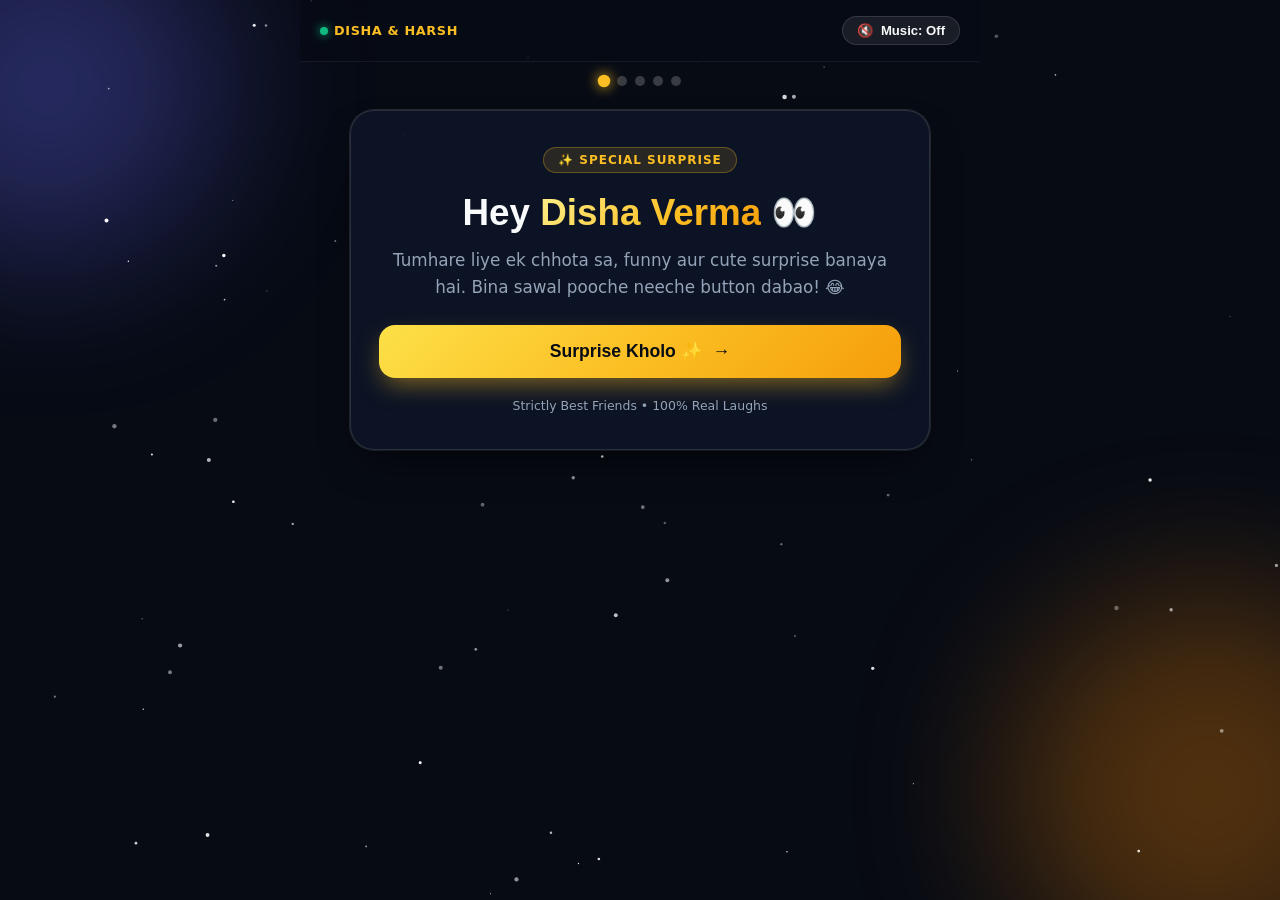
==== commit 24e99075: "Update index.html" ====
--- a/index.html
+++ b/index.html
@@ -533,52 +533,52 @@
     <!-- SCREEN 1: INTRO -->
     <section id="screen-1" class="screen active">
       <div class="glass-card">
-        <span class="tag-badge">✨ Classified Delivery</span>
+        <span class="tag-badge">✨ Special Surprise</span>
         <h1>Hey <span class="gold-text">Disha Verma</span> 👀</h1>
         <p class="subtitle">
-          I built a 100% ridiculous, completely unnecessary digital surprise dedicated entirely to our friendship.
+          Tumhare liye ek chhota sa, funny aur cute surprise banaya hai. Bina sawal pooche neeche button dabao! 😂
         </p>
         <button id="btn-screen1" class="btn-main" type="button">
-          <span>Open The Surprise ✨</span>
+          <span>Surprise Kholo ✨</span>
           <span>→</span>
         </button>
-        <footer>Strictly friendship • 100% genuine laughs</footer>
+        <footer>Strictly Best Friends • 100% Real Laughs</footer>
       </div>
     </section>
 
     <!-- SCREEN 2: FORMAL WARNING -->
     <section id="screen-2" class="screen">
       <div class="glass-card">
-        <span class="tag-badge rose">⚠️ MANDATORY DISCLAIMER</span>
-        <h2>Wait! Read <span class="gold-text">Carefully</span>.</h2>
-        <p class="subtitle">Terms &amp; conditions of being Disha's friend:</p>
+        <span class="tag-badge rose">⚠️ ZARURI SOOCHNA</span>
+        <h2>Ruko! Pehle Ye <span class="gold-text">Padho</span> 😂</h2>
+        <p class="subtitle">Disha se dosti nibhaane ke 3 zaroori niyam:</p>
 
         <div class="notice-card">
           <div class="notice-icon">🙅‍♂️</div>
           <div class="notice-text">
-            <strong>Zero Romance Zone</strong>
-            <span>Disha is my friend, not my girlfriend. If you were expecting romantic poetry, exit immediately! 😂</span>
+            <strong>Strictly Dosti (No Filmi Scene)</strong>
+            <span>Disha meri best friend hai. Agar romantic shayari expect kar rahi thi, to turant back jao! 😂</span>
           </div>
         </div>
 
         <div class="notice-card">
           <div class="notice-icon">🍕</div>
           <div class="notice-text">
-            <strong>Treat Obligation</strong>
-            <span>By proceeding past this screen, you legally owe Harsh at least one treat or coffee. No takebacks!</span>
+            <strong>Treat Dena Padega</strong>
+            <span>Ye website dekhne ke baad Harsh ko kam se kam ek pizza ya coffee treat deni padegi. Deal pakki!</span>
           </div>
         </div>
 
         <div class="notice-card">
           <div class="notice-icon">😂</div>
           <div class="notice-text">
-            <strong>Humor Required</strong>
-            <span>Eye-rolling, chuckling, and laughing at yourself are 100% guaranteed.</span>
+            <strong>Hasi Guaranteed</strong>
+            <span>Thoda mazaak, thodi roasting, aur bohot saari sachhi tareef milegi.</span>
           </div>
         </div>
 
         <button id="btn-screen2" class="btn-main" style="margin-top: 14px;" type="button">
-          <span>I Agree (Continue) →</span>
+          <span>Main Agree Karti Hu (Continue) →</span>
         </button>
       </div>
     </section>
@@ -586,20 +586,20 @@
     <!-- SCREEN 3: 4 FLIP CARDS -->
     <section id="screen-3" class="screen">
       <div class="glass-card">
-        <span class="tag-badge cyan">🗂️ THE DOSSIER</span>
-        <h2>A Few Facts About Us 😂</h2>
-        <p class="subtitle">Tap each classified card to decrypt verified intel:</p>
+        <span class="tag-badge cyan">🗂️ DISHA KA RECORD</span>
+        <h2>Dosti Ke Kuch Sach 😂</h2>
+        <p class="subtitle">Cards par click karke Disha ka secret record dekho:</p>
         
         <p class="counter-pill" id="cards-counter">Cards Unlocked: 0 / 4</p>
 
         <div class="cards-grid">
           <div class="f-card" data-id="1">
             <div class="f-card-top">
-              <span class="f-card-icon">💬</span>
+              <span class="f-card-icon">📱</span>
               <span class="f-card-badge">Tap to read</span>
             </div>
-            <h3>Random Talks 😂</h3>
-            <p>Some conversations make zero sense... and somehow those are always the funniest ones.</p>
+            <h3>Reply Speed 😂</h3>
+            <p>Ya to 2 second me reply aayega, ya fir 3 din baad achanak 'Hii' bolegi. Beech ka koi scene nahi hai!</p>
           </div>
 
           <div class="f-card" data-id="2">
@@ -608,16 +608,16 @@
               <span class="f-card-badge">Tap to read</span>
             </div>
             <h3>Good Energy ✨</h3>
-            <p>Some people just make normal days a little more fun. You're definitely one of them.</p>
+            <p>Tumhare sath kitni bhi faltu baat kar lo, mood hamesha fresh aur funny ho jata hai.</p>
           </div>
 
           <div class="f-card" data-id="3">
             <div class="f-card-top">
-              <span class="f-card-icon">⚡</span>
+              <span class="f-card-icon">🌪️</span>
               <span class="f-card-badge">Tap to read</span>
             </div>
-            <h3>Certified Chaos 😂</h3>
-            <p>Every friendship needs at least one person responsible for unnecessary drama and chaos.</p>
+            <h3>Drama Queen 😂</h3>
+            <p>Chhoti si baat ko Bollywood movie jaisa dramatic aur suspenseful banana koi tumse seekhe!</p>
           </div>
 
           <div class="f-card" data-id="4">
@@ -626,12 +626,12 @@
               <span class="f-card-badge">Tap to read</span>
             </div>
             <h3>Friendship Score 🏆</h3>
-            <p>100/10 - Always real, dependable, and stands up for her people through thick and thin.</p>
+            <p>100 / 10! Chahe kitna bhi lad lo, hamesha real aur loyal dost ho. Best friend for life!</p>
           </div>
         </div>
 
         <button id="btn-screen3" class="btn-main" type="button">
-          <span>Take Disha's Quiz 🚀</span>
+          <span>Quiz Khelte Hain 🚀</span>
           <span>→</span>
         </button>
       </div>
@@ -640,7 +640,7 @@
     <!-- SCREEN 4: FRIENDSHIP QUIZ -->
     <section id="screen-4" class="screen">
       <div class="glass-card">
-        <span class="tag-badge">🧠 KNOWLEDGE TEST</span>
+        <span class="tag-badge">🧠 QUIZ TIME</span>
         <div id="quiz-box">
           <p class="counter-pill" id="quiz-step">Question 1 of 3</p>
           <h2 id="quiz-question">Loading question...</h2>
@@ -651,16 +651,16 @@
         <div id="quiz-conclusion" style="display: none;">
           <div class="conclusion-box">
             <div style="font-size: 2.5rem; margin-bottom: 8px;">🏆</div>
-            <h3 class="conclusion-title">Evaluation Complete!</h3>
-            <p style="color: #fef08a; font-size: 1.1rem; font-weight: 700;">
-              "You are officially a certified 10/10 awesome friend."
+            <h3 class="conclusion-title">Test Result Aagaya!</h3>
+            <p style="color: #fef08a; font-size: 1.15rem; font-weight: 700;">
+              "Disha Verma is 100% Certified Best Friend Forever!"
             </p>
             <p style="color: var(--text-muted); font-size: 0.88rem; margin-top: 6px;">
-              Peer-reviewed by independent chaos analysts. Accuracy: 100%.
+              Scientific accuracy: 100% (No refunds, no exchanges 😂)
             </p>
           </div>
           <button id="btn-screen4" class="btn-main" type="button">
-            <span>One Last Thing... 🎁</span>
+            <span>Ek Aakhri Cheez... 🎁</span>
             <span>→</span>
           </button>
         </div>
@@ -670,63 +670,65 @@
     <!-- SCREEN 5: GIFT BOX & LETTER -->
     <section id="screen-5" class="screen">
       <div class="glass-card">
+        <!-- Step 1: Mystery Box -->
         <div id="gift-stage">
-          <span class="tag-badge">🎁 GRAND REVEAL</span>
-          <h2>Okay Disha...</h2>
-          <p class="subtitle">There is actually one more secret thing for you.</p>
+          <span class="tag-badge">🎁 AAKHRI SURPRISE</span>
+          <h2>Ek Aakhri Cheez Disha...</h2>
+          <p class="subtitle">Isko kholne ke liye neeche gift box par tap karo:</p>
 
           <div id="gift-box-click" class="gift-box-anim" title="Tap to open!">
             <span>🎁</span>
           </div>
           <div>
-            <span class="gift-tap-hint">TAP THE GIFT TO OPEN</span>
+            <span class="gift-tap-hint">GIFT PAR TAP KARO</span>
           </div>
 
           <button id="btn-open-gift" class="btn-main" type="button">
-            <span>Unwrap Surprise 🎁</span>
+            <span>Gift Kholo 🎁</span>
           </button>
         </div>
 
+        <!-- Step 2: Unwrapped Secret Letter -->
         <div id="letter-stage" style="display: none;">
           <span class="tag-badge" style="background: rgba(16, 185, 129, 0.2); color: #34d399; border-color: #10b981;">
-            ✨ OFFICIAL CERTIFICATE
+            ✨ OFFICIAL BEST FRIEND CERTIFICATE
           </span>
 
           <div class="letter-paper">
             <h3>Dear Disha Verma 🌸</h3>
             <p>
-              Jokes and roasts aside, I just wanted to make this little surprise website to remind you how much your friendship genuinely means to me.
+              Masti aur roasting ek taraf, par main sach me batana chahta tha ki tumhari dosti mere liye kitni special hai.
             </p>
             <p>
-              In a world full of drama and fake vibes, you are one of the most real, hilarious, and dependable friends anyone could ever ask for. Thank you for the laughs, the random gossip sessions, the reality checks, and for never being boring.
+              Aaj kal ke fake logon ke beech, tum ekdum real, hilarious aur loyal dost ho. Har faltu baat pe hasne ke liye, reality check dene ke liye, aur bina kisi formality ke sath rehne ke liye thank you!
             </p>
             <p>
-              Stay happy, stay crazy, and keep being the wonderful person you are! 🚀⭐
+              Hamesha aise hi pagal, mast aur wonderful rehna. Always rooting for you in everything! 🚀⭐
             </p>
             <div class="letter-sig">
-              — Harsh Verma 🤝
+              — Tumhara Dost, Harsh Verma 🤝
             </div>
           </div>
 
           <div class="reaction-bar">
-            <p style="font-size: 0.92rem; color: var(--text-muted); font-weight: 600;">Your Honest Reaction:</p>
+            <p style="font-size: 0.92rem; color: var(--text-muted); font-weight: 600;">Tumhara Honest Reaction:</p>
             <div class="reaction-btns">
-              <button class="btn-react" data-text="cute" type="button">😊 Actually cute 😂</button>
-              <button class="btn-react" data-text="why" type="button">😭 Why make this? 😭</button>
+              <button class="btn-react" data-text="cute" type="button">😊 Aww, bohot cute hai 😂</button>
+              <button class="btn-react" data-text="why" type="button">😭 Itna pagalpan kyun? 😭</button>
             </div>
             
             <div id="mission-box" class="mission-accomplished">
               <h4>MISSION ACCOMPLISHED! 🎉</h4>
-              <p>Now you can't say I never did anything for you. 😂</p>
+              <p>Ab ye mat bolna ki Harsh ne kabhi kuch special nahi banaya! 😂</p>
             </div>
           </div>
 
           <div class="action-links">
             <button id="btn-wa" class="btn-whatsapp" type="button">
-              <span>Share on WhatsApp 💬</span>
+              <span>WhatsApp Par Bhejo 💬</span>
             </button>
             <button id="btn-replay" class="btn-sec" type="button">
-              <span>Replay Surprise 🔄</span>
+              <span>Dobara Dekho 🔄</span>
             </button>
           </div>
         </div>
@@ -745,27 +747,27 @@
 
     const quizData = [
       {
-        q: "Who is more likely to reply after disappearing for 3 business days? 😂",
+        q: "Sabse zyada late reply kaun karta hai? 😂",
         opts: [
-          { t: "Harsh", r: "Honesty 100 💀" },
-          { t: "Disha", r: "Accurate observation detected 😂" },
-          { t: "Both of us 😭", r: "Double ghosting world record!" }
+          { t: "Disha (2 din baad 'Hii' bolti hai 💀)", r: "Pakdi gayi! Ye to 100% sach hai 😂" },
+          { t: "Harsh (Pata nahi kahan gayab rehta hai 📱)", r: "Jhootha ilzaam lagaya ja raha hai! 😜" },
+          { t: "Dono hi aalsi hain 😭", r: "Sach baat hai! Dono ka record kharab hai 😂" }
         ]
       },
       {
-        q: "Who is more likely to start a completely random conversation?",
+        q: "Bina matlab ki faltu baatein kaun shuru karta hai? 🗣️",
         opts: [
-          { t: "Harsh", r: "Standard chaos protocol initiated 😂" },
-          { t: "Disha", r: "Zero context, 100% entertainment ✨" },
-          { t: "Depends on the day", r: "The truest answer ever! 🤝" }
+          { t: "Disha (Puri duniya ki kahani sunayegi 🍿)", r: "Full podcast host energy! 🎙️✨" },
+          { t: "Harsh (Ajeeb se topic le aayega 😂)", r: "Aise hi topic to funny hote hain! 🤝" },
+          { t: "Dono milke pagalpan karte hain 🤪", r: "Bilkul sahi! Asli dosti isi ko kehte hain ✨" }
         ]
       },
       {
-        q: "Who causes more unnecessary drama & chaos?",
+        q: "Toh pizza / coffee ki treat abhi kaun dega? 🍕☕",
         opts: [
-          { t: "Harsh", r: "Taking one for the team 🤝" },
-          { t: "Disha", r: "The jury has spoken 🚨😂" },
-          { t: "Case Closed 🗄️", r: "Files classified under top secret! 🔒" }
+          { t: "Disha (Ameer dost hai, degi hi 👑)", r: "Toh treat confirm samjhein? 🍕😋" },
+          { t: "Harsh (Gareeb dost par reham karo 😭)", r: "Bohot bada dil hai tumhara, shukriya! 🤝" },
+          { t: "50 - 50 share karenge 🤝", r: "Best friends rule! Deal pakki 🎉" }
         ]
       }
     ];
@@ -873,7 +875,7 @@
     });
 
     document.getElementById('btn-wa')?.addEventListener('click', () => {
-      const msg = encodeURIComponent("Hey Disha! 👀 Look at this surprise website Harsh made for you:\n" + window.location.href);
+      const msg = encodeURIComponent("Hey Disha! 👀 Harsh ne tumhare liye ek special surprise website banaya hai, jaldi dekho:\n" + window.location.href);
       const url = `https://api.whatsapp.com/send?text=${msg}`;
       const a = document.createElement('a');
       a.href = url;
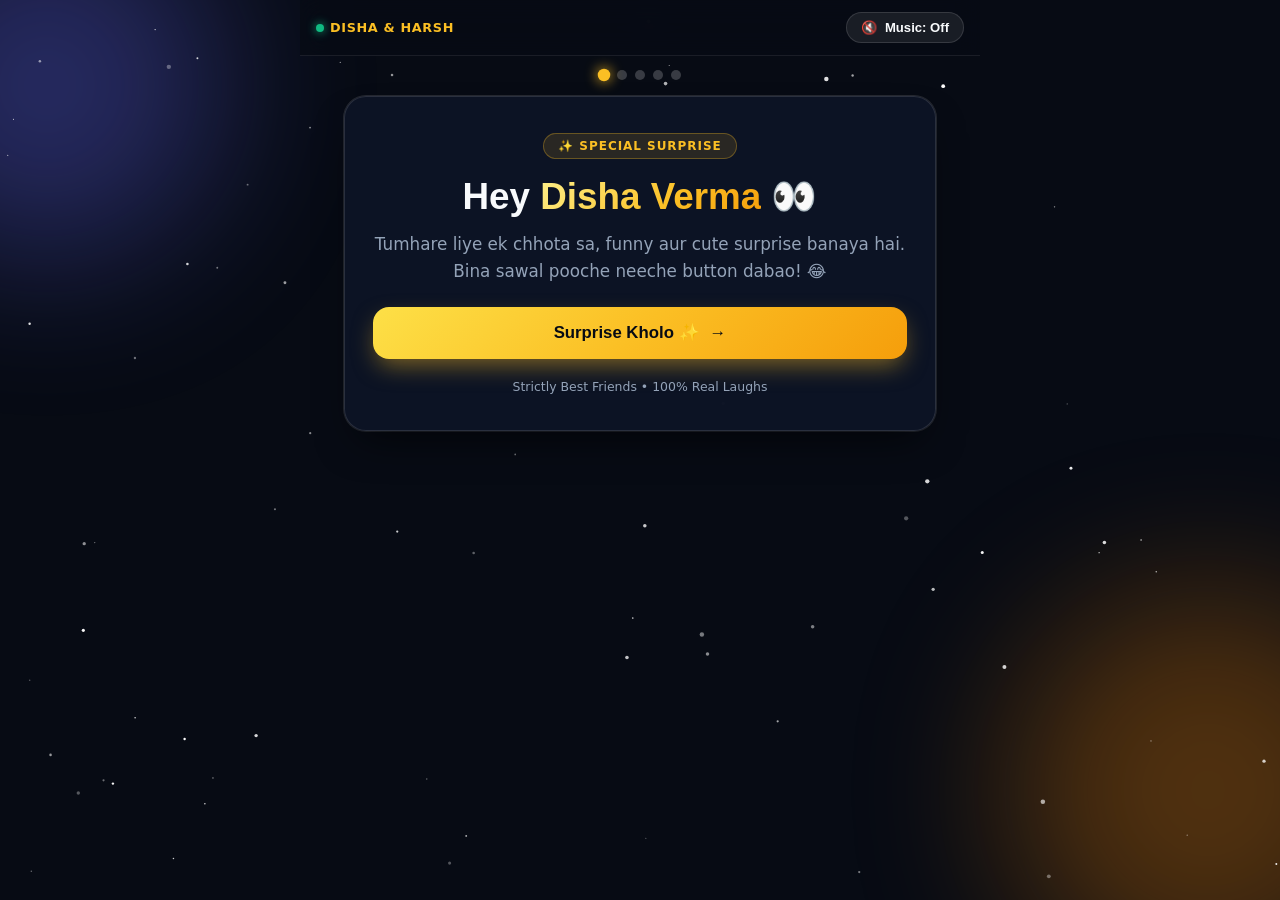
==== commit 03bab4b7: "Update index.html" ====
--- a/index.html
+++ b/index.html
@@ -2,7 +2,7 @@
 <html lang="en">
 <head>
   <meta charset="UTF-8">
-  <meta name="viewport" content="width=device-width, initial-scale=1.0, maximum-scale=1.0, user-scalable=no">
+  <meta name="viewport" content="width=device-width, initial-scale=1.0, maximum-scale=5.0">
   <title>Something I Made For Disha 👀</title>
   <meta name="description" content="A secret digital surprise created especially for Disha Verma. Completely unnecessary, but 100% worth it.">
   <meta property="og:title" content="Something I Made For Disha 👀">
@@ -32,11 +32,14 @@
       background-color: var(--bg);
       color: var(--text);
       min-height: 100vh;
+      min-height: 100dvh;
       overflow-x: hidden;
       display: flex;
       flex-direction: column;
       align-items: center;
       position: relative;
+      touch-action: manipulation;
+      -webkit-font-smoothing: antialiased;
     }
     #star-canvas, #confetti-canvas {
       position: fixed;
@@ -63,14 +66,15 @@
       top: 0;
       width: 100%;
       max-width: 680px;
-      padding: 16px 20px;
+      padding: 12px 16px;
       display: flex;
       align-items: center;
       justify-content: space-between;
       z-index: 10;
-      background: rgba(7, 11, 20, 0.6);
-      backdrop-filter: blur(12px);
-      border-bottom: 1px solid rgba(255, 255, 255, 0.06);
+      background: rgba(7, 11, 20, 0.75);
+      backdrop-filter: blur(14px);
+      -webkit-backdrop-filter: blur(14px);
+      border-bottom: 1px solid rgba(255, 255, 255, 0.08);
     }
     .brand-badge {
       font-size: 0.8rem;
@@ -95,7 +99,7 @@
       background: rgba(255, 255, 255, 0.08);
       border: 1px solid var(--card-border);
       color: var(--text);
-      padding: 6px 14px;
+      padding: 7px 14px;
       border-radius: 999px;
       font-size: 0.82rem;
       font-weight: 600;
@@ -104,6 +108,7 @@
       align-items: center;
       gap: 8px;
       transition: all 0.25s ease;
+      -webkit-tap-highlight-color: transparent;
     }
     .btn-music:hover { background: rgba(255, 255, 255, 0.15); }
     .btn-music.active { border-color: var(--accent-gold); color: var(--accent-gold); box-shadow: 0 0 15px rgba(251, 191, 36, 0.25); }
@@ -129,7 +134,7 @@
     .main-container {
       width: 100%;
       max-width: 620px;
-      padding: 24px 20px 80px;
+      padding: 16px 14px 60px;
       z-index: 5;
       display: flex;
       flex-direction: column;
@@ -152,14 +157,11 @@
       backdrop-filter: blur(20px);
       -webkit-backdrop-filter: blur(20px);
       border: 1px solid var(--card-border);
-      border-radius: 24px;
-      padding: 36px 28px;
+      border-radius: 22px;
+      padding: clamp(22px, 5vw, 36px) clamp(16px, 4vw, 28px);
       box-shadow: 0 20px 40px -15px rgba(0, 0, 0, 0.7), 0 0 0 1px var(--card-border);
       text-align: center;
       position: relative;
-    }
-    @media (max-width: 480px) {
-      .glass-card { padding: 28px 18px; }
     }
 
     .tag-badge {
@@ -173,7 +175,7 @@
       text-transform: uppercase;
       letter-spacing: 0.08em;
       color: var(--accent-gold);
-      margin-bottom: 18px;
+      margin-bottom: 16px;
     }
     .tag-badge.rose {
       background: rgba(244, 63, 94, 0.12);
@@ -192,12 +194,9 @@
       line-height: 1.2;
       margin-bottom: 12px;
     }
-    h1 { font-size: 2.3rem; }
-    h2 { font-size: 1.85rem; }
-    @media (max-width: 480px) {
-      h1 { font-size: 1.95rem; }
-      h2 { font-size: 1.6rem; }
-    }
+    h1 { font-size: clamp(1.85rem, 6vw, 2.3rem); }
+    h2 { font-size: clamp(1.45rem, 5vw, 1.85rem); }
+    
     .gold-text {
       background: linear-gradient(135deg, #fef08a 0%, #fbbf24 60%, #f59e0b 100%);
       -webkit-background-clip: text;
@@ -205,10 +204,14 @@
     }
 
     p.subtitle {
-      font-size: 1.05rem;
+      font-size: clamp(0.95rem, 3.5vw, 1.05rem);
       color: var(--text-muted);
       line-height: 1.6;
-      margin-bottom: 24px;
+      margin-bottom: 22px;
+    }
+
+    .btn-main, .btn-sec, .btn-whatsapp, .quiz-btn, .f-card, .btn-react {
+      -webkit-tap-highlight-color: transparent;
     }
 
     .btn-main {
@@ -217,9 +220,10 @@
       justify-content: center;
       gap: 10px;
       width: 100%;
-      padding: 16px 28px;
+      min-height: 52px;
+      padding: 15px 24px;
       font-family: 'Outfit', sans-serif;
-      font-size: 1.1rem;
+      font-size: 1.05rem;
       font-weight: 700;
       color: #070b14;
       background: linear-gradient(135deg, #fde047 0%, #fbbf24 50%, #f59e0b 100%);
@@ -240,7 +244,8 @@
       border: 1px solid var(--card-border);
       color: var(--text);
       font-weight: 600;
-      padding: 14px 22px;
+      min-height: 48px;
+      padding: 13px 20px;
       border-radius: 14px;
       cursor: pointer;
       font-size: 0.95rem;
@@ -271,8 +276,8 @@
       gap: 14px;
       margin-bottom: 24px;
     }
-    @media (max-width: 480px) {
-      .cards-grid { grid-template-columns: 1fr; }
+    @media (max-width: 520px) {
+      .cards-grid { grid-template-columns: 1fr; gap: 12px; }
     }
     .f-card {
       background: rgba(255, 255, 255, 0.04);
@@ -472,7 +477,7 @@
     .action-links {
       display: flex;
       flex-direction: column;
-      gap: 10px;
+      gap: 12px;
       margin-top: 24px;
       width: 100%;
     }
@@ -724,6 +729,9 @@
           </div>
 
           <div class="action-links">
+            <button id="btn-insta" class="btn-sec" style="background: linear-gradient(135deg, rgba(225, 48, 108, 0.25), rgba(131, 58, 180, 0.3)); border-color: rgba(225, 48, 108, 0.5); color: #f472b6; font-weight: 700; display: flex; align-items: center; justify-content: center; gap: 8px;" type="button">
+              <span>Instagram DM ke liye Link Copy Karo 📸</span>
+            </button>
             <button id="btn-wa" class="btn-whatsapp" type="button">
               <span>WhatsApp Par Bhejo 💬</span>
             </button>
@@ -886,6 +894,44 @@
       document.body.removeChild(a);
     });
 
+    // Instagram Copy Button with Robust Fallback
+    function updateInstaBtnText() {
+      const btn = document.getElementById('btn-insta');
+      if (btn) {
+        const originalText = btn.innerHTML;
+        btn.innerHTML = '<span>✅ Link Copied! Insta DM me paste kardo 🎉</span>';
+        setTimeout(() => { btn.innerHTML = originalText; }, 2800);
+      }
+    }
+
+    function fallbackCopyText(text) {
+      const textArea = document.createElement("textarea");
+      textArea.value = text;
+      textArea.style.position = "fixed";
+      textArea.style.left = "-999999px";
+      document.body.appendChild(textArea);
+      textArea.focus();
+      textArea.select();
+      try {
+        document.execCommand('copy');
+        updateInstaBtnText();
+      } catch (err) {}
+      document.body.removeChild(textArea);
+    }
+
+    document.getElementById('btn-insta')?.addEventListener('click', () => {
+      const shareUrl = window.location.href;
+      if (navigator.clipboard && navigator.clipboard.writeText) {
+        navigator.clipboard.writeText(shareUrl).then(() => {
+          updateInstaBtnText();
+        }).catch(() => {
+          fallbackCopyText(shareUrl);
+        });
+      } else {
+        fallbackCopyText(shareUrl);
+      }
+    });
+
     function getAudioContext() {
       if (!audioCtx) {
         audioCtx = new (window.AudioContext || window.webkitAudioContext)();
